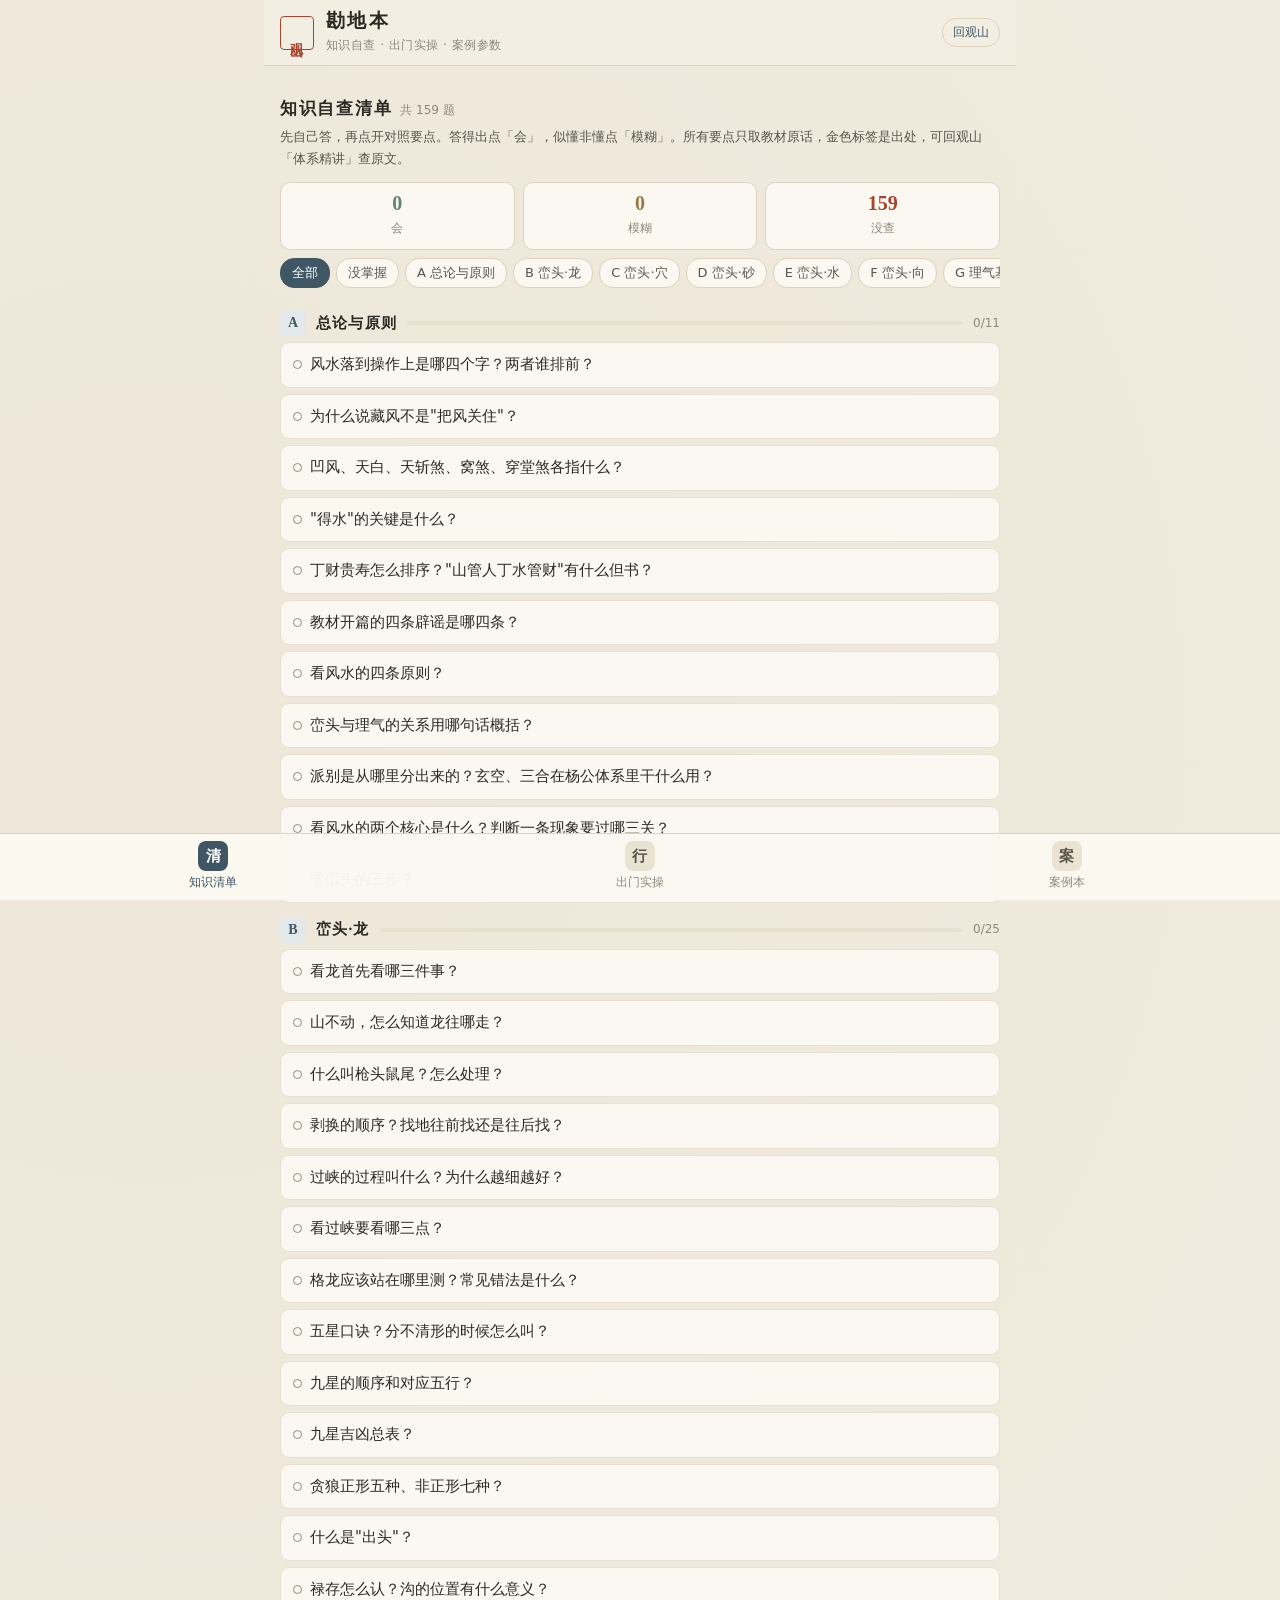
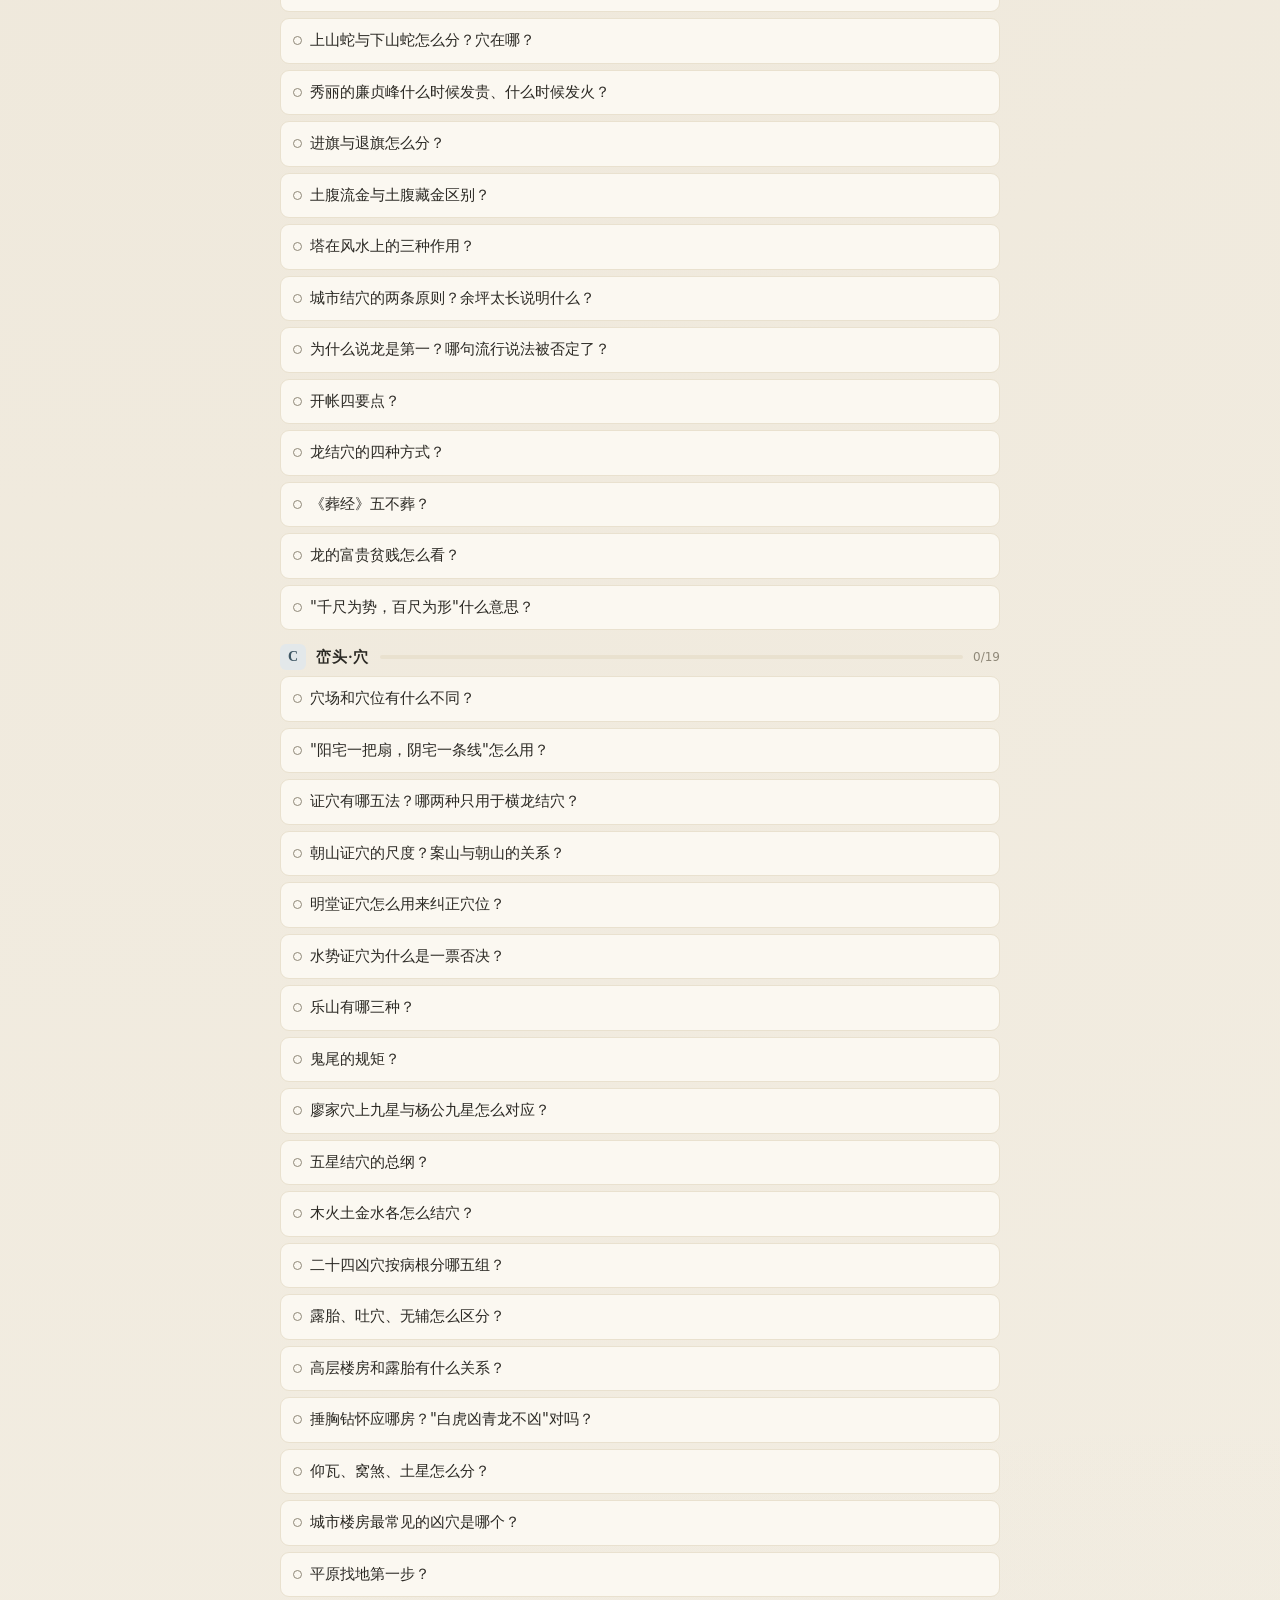
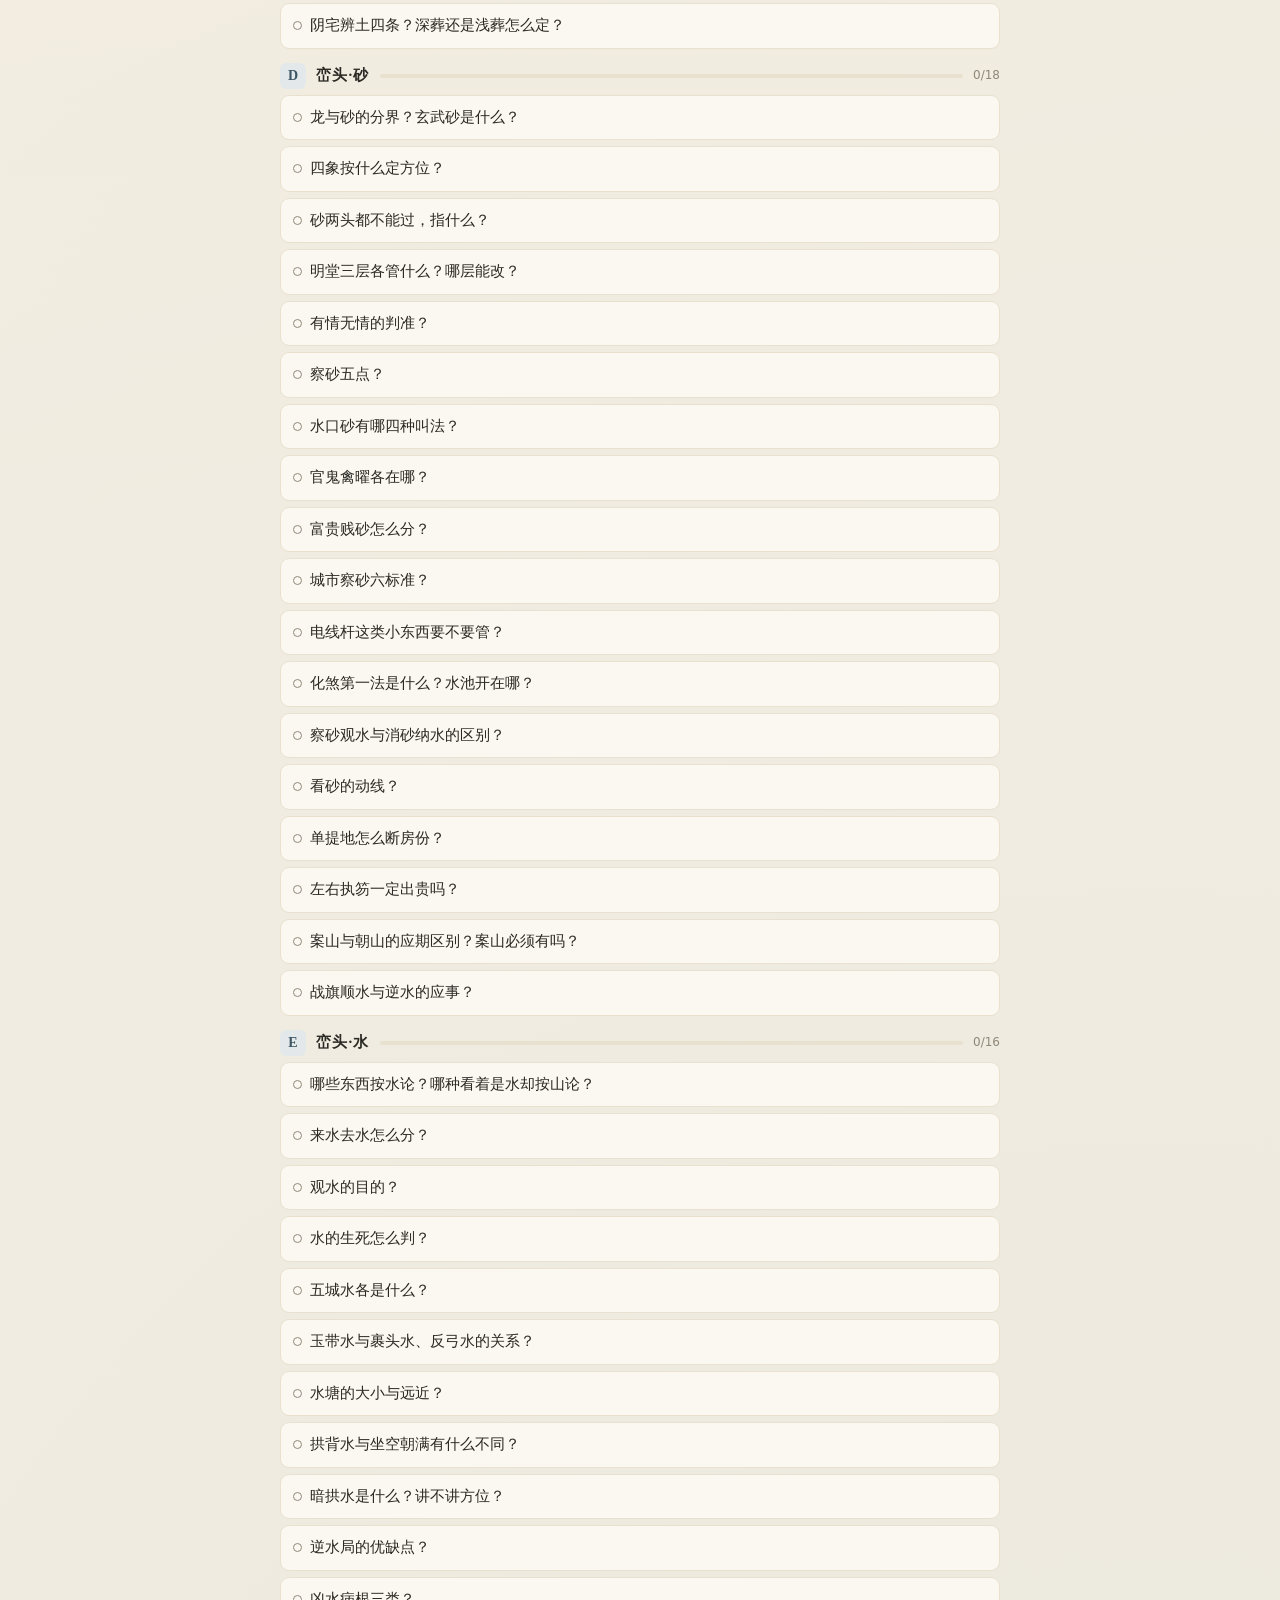
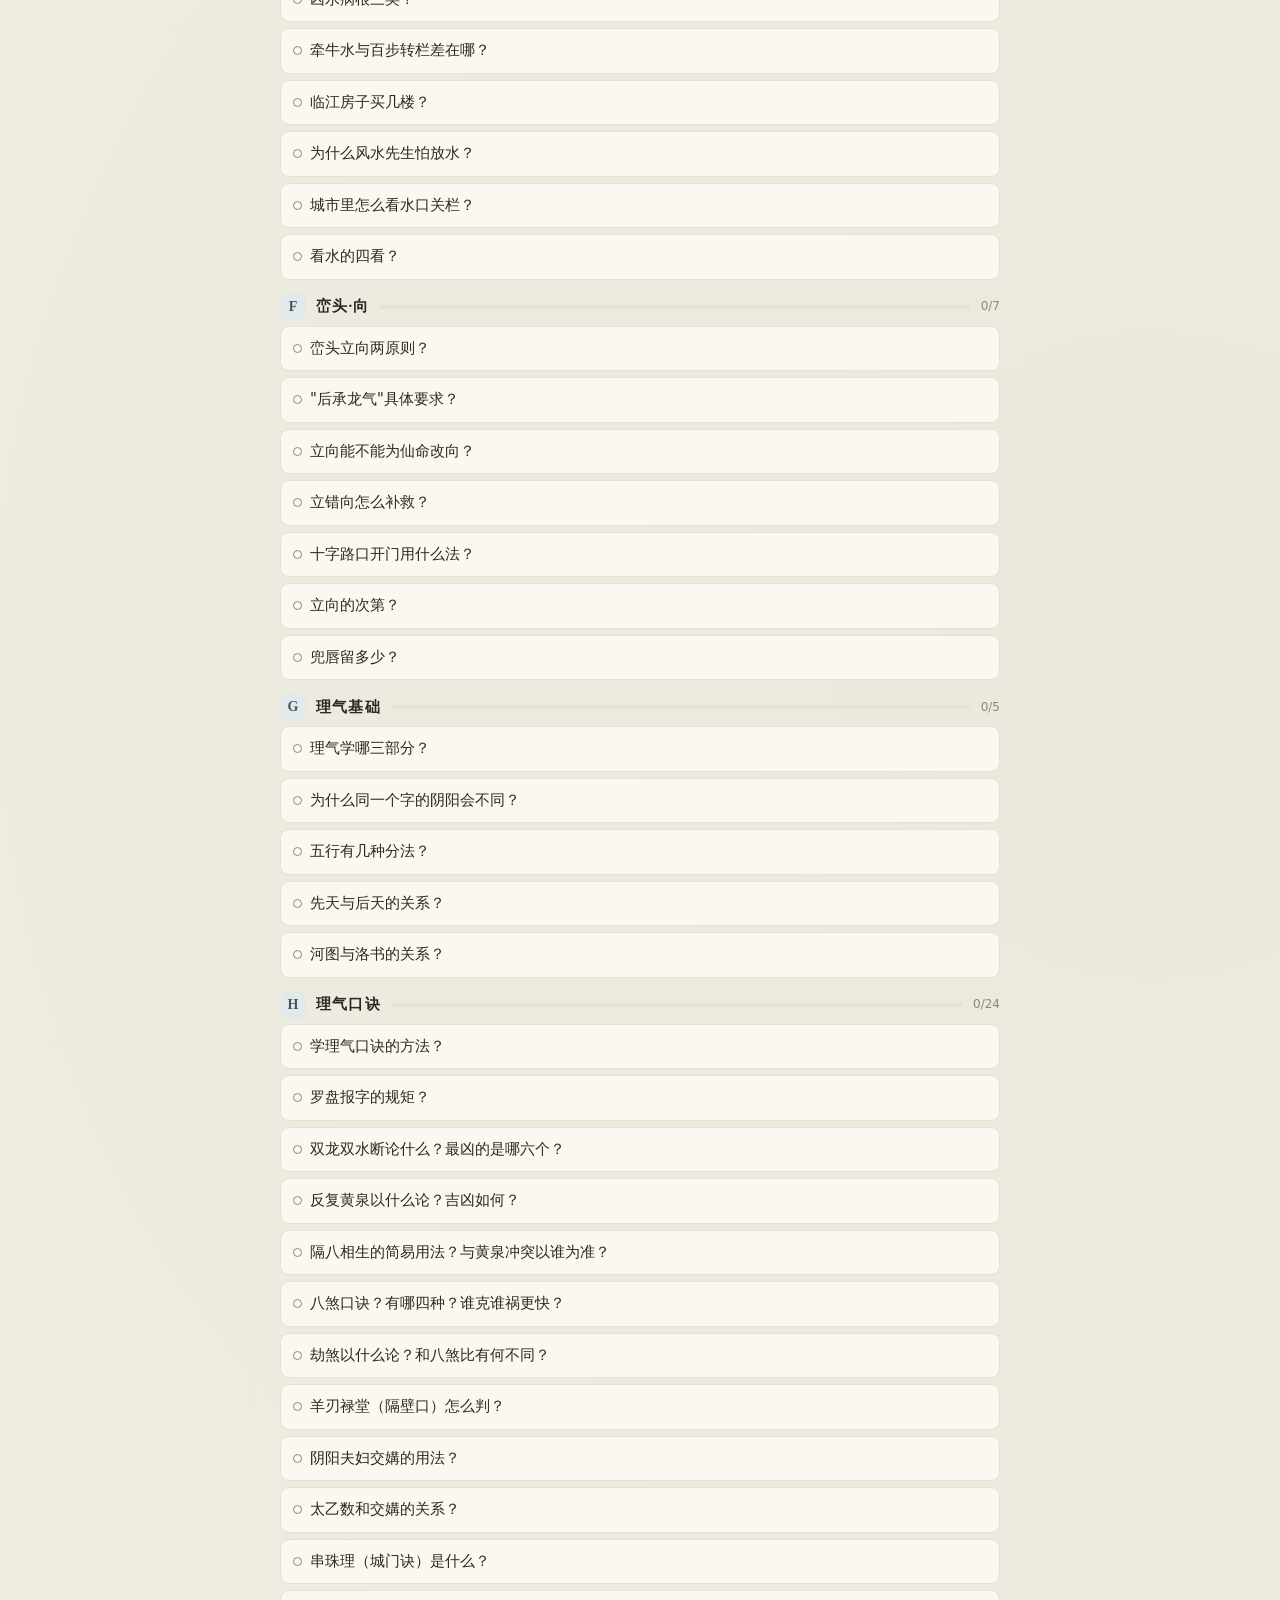
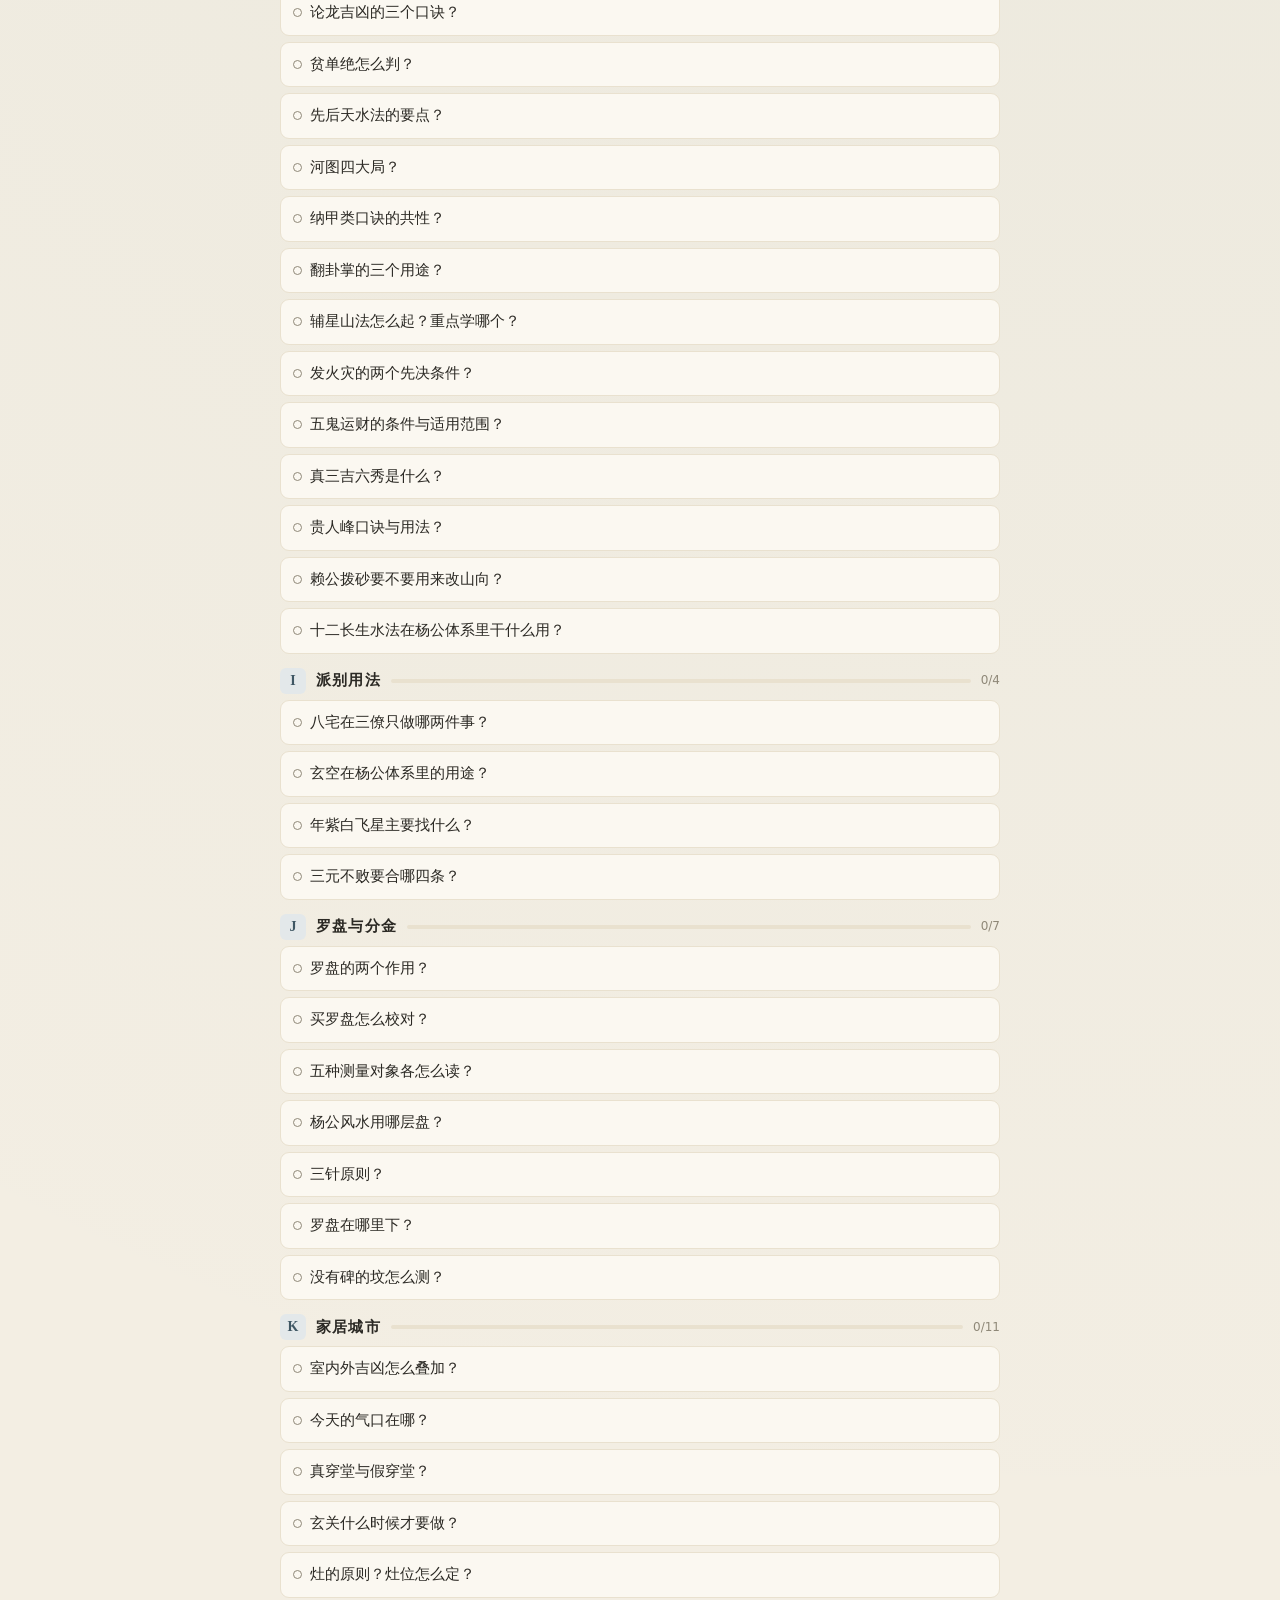
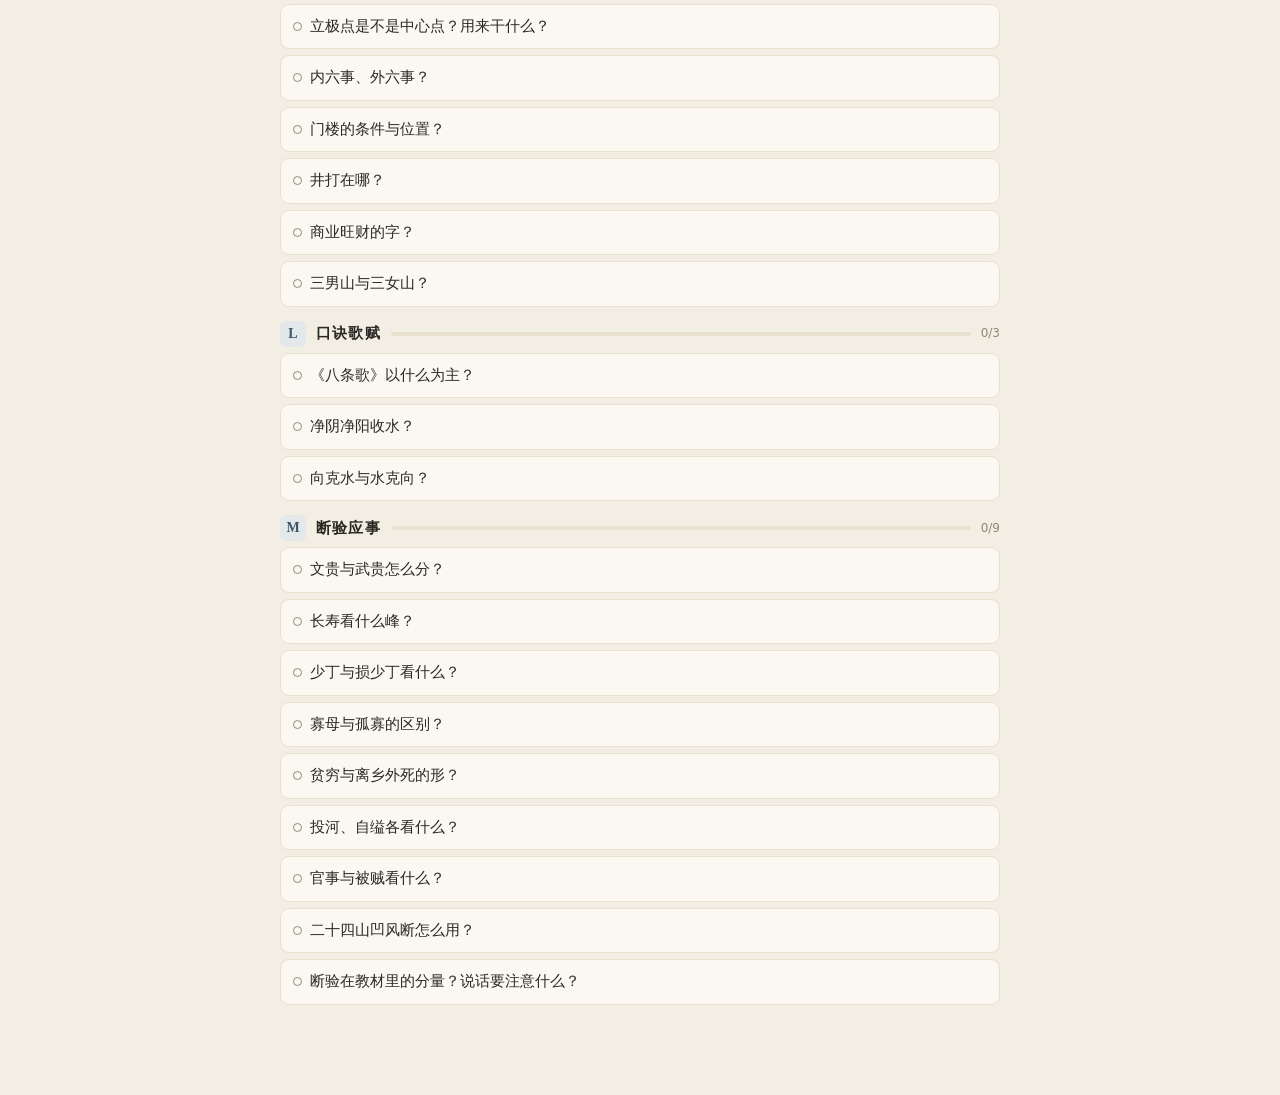
==== kandi.html @ b2774471 "勘地本第一版：知识自查159题＋出门十三步＋案例参数本（理气口诀自动对照） Co-Authored-By: Claude Opus 5.5 <noreply@anthropic.com>" ====
<!doctype html>
<html lang="zh-CN">
<head>
<meta charset="utf-8">
<meta name="viewport" content="width=device-width,initial-scale=1,viewport-fit=cover">
<meta name="theme-color" content="#f3eee3">
<title>勘地本 · 观山</title>
<style>
:root{
  --paper:#f3eee3; --paper2:#ebe3d2; --card:#fbf8f1; --ink:#2b2924; --ink2:#5a554b; --mute:#8f8878;
  --line:#ddd2bd; --line2:#e9e1cf;
  --dai:#3f5764; --dai-soft:#e3e8ea;
  --qing:#5f8574; --qing-soft:#e2ebe4;
  --zhu:#a9442f; --zhu-soft:#f4e3dc;
  --jin:#9c7a45; --jin-soft:#f1e8d6;
  --serif:"Songti SC","STSong","Source Han Serif SC","Noto Serif SC","SimSun",serif;
  --sans:"PingFang SC","Hiragino Sans GB","Microsoft YaHei",system-ui,sans-serif;
}
*{box-sizing:border-box;-webkit-tap-highlight-color:transparent}
html,body{margin:0}
body{background:var(--paper);color:var(--ink);font:15px/1.7 var(--sans);-webkit-font-smoothing:antialiased;
  background-image:radial-gradient(circle at 12% 8%,rgba(156,122,69,.06),transparent 40%),radial-gradient(circle at 90% 60%,rgba(95,133,116,.06),transparent 45%)}
.app{max-width:560px;margin:0 auto;padding:0 16px calc(84px + env(safe-area-inset-bottom))}
header.mast{position:sticky;top:0;z-index:5;background:rgba(243,238,227,.94);backdrop-filter:blur(6px);-webkit-backdrop-filter:blur(6px);
  margin:0 -16px;padding:calc(10px + env(safe-area-inset-top)) 16px 10px;border-bottom:1px solid var(--line);display:flex;align-items:center;gap:12px}
.seal{width:34px;height:34px;flex:none;border:1.5px solid var(--zhu);color:var(--zhu);border-radius:4px;display:grid;place-items:center;
  font:700 13px/1 var(--serif);letter-spacing:0;writing-mode:vertical-rl;padding:2px}
.mast h1{margin:0;font:600 19px/1.2 var(--serif);letter-spacing:.12em}
.mast p{margin:2px 0 0;font-size:12px;color:var(--mute);letter-spacing:.04em}
.mast .back{margin-left:auto;font-size:12px;color:var(--dai);text-decoration:none;border:1px solid var(--line);border-radius:14px;padding:3px 10px}
.view{display:none;padding-top:14px}.view.on{display:block}
h2.sec{font:600 17px/1.3 var(--serif);letter-spacing:.1em;margin:18px 0 6px;display:flex;align-items:baseline;gap:8px}
h2.sec small{font:12px var(--sans);color:var(--mute);letter-spacing:0}
.note{font-size:13px;color:var(--ink2);margin:0 0 12px}
.card{background:var(--card);border:1px solid var(--line);border-radius:10px;padding:12px 14px;margin:10px 0;box-shadow:0 1px 0 rgba(0,0,0,.02)}
.hr{height:1px;background:linear-gradient(90deg,transparent,var(--line),transparent);margin:16px 0}
button{font:inherit;cursor:pointer}
.btn{border:1px solid var(--dai);background:var(--dai);color:#fff;border-radius:18px;padding:7px 16px;font-size:14px}
.btn.ghost{background:transparent;color:var(--dai)}
.btn.zhu{border-color:var(--zhu);background:var(--zhu)}
.btn.sm{padding:4px 11px;font-size:13px}
.row{display:flex;gap:8px;flex-wrap:wrap;align-items:center}
/* 总进度 */
.stat{display:grid;grid-template-columns:repeat(3,1fr);gap:8px;margin:6px 0 4px}
.stat div{background:var(--card);border:1px solid var(--line);border-radius:10px;padding:8px 6px;text-align:center}
.stat b{display:block;font:600 20px/1.2 var(--serif)}
.stat span{font-size:12px;color:var(--mute)}
.stat .ok b{color:var(--qing)}.stat .mid b{color:var(--jin)}.stat .no b{color:var(--zhu)}
.filters{display:flex;gap:6px;overflow-x:auto;padding:4px 0 8px;scrollbar-width:none}
.filters::-webkit-scrollbar{display:none}
.chip{flex:none;border:1px solid var(--line);background:var(--card);color:var(--ink2);border-radius:14px;padding:3px 11px;font-size:13px}
.chip.on{background:var(--dai);border-color:var(--dai);color:#fff}
/* 清单 */
.cat{margin:14px 0 4px;display:flex;align-items:center;gap:10px}
.cat .k{width:26px;height:26px;border-radius:6px;background:var(--dai-soft);color:var(--dai);display:grid;place-items:center;font:600 14px var(--serif)}
.cat h3{margin:0;font:600 15px var(--serif);letter-spacing:.08em}
.cat .bar{flex:1;height:4px;background:var(--line2);border-radius:2px;overflow:hidden}
.cat .bar i{display:block;height:100%;background:var(--qing)}
.cat em{font-style:normal;font-size:12px;color:var(--mute)}
.q{background:var(--card);border:1px solid var(--line2);border-radius:9px;margin:6px 0;padding:9px 12px}
.q .qt{display:flex;gap:8px;align-items:flex-start;cursor:pointer}
.q .dot{flex:none;width:9px;height:9px;border-radius:50%;margin-top:8px;border:1.5px solid var(--mute)}
.q[data-s="1"] .dot{background:var(--jin);border-color:var(--jin)}
.q[data-s="2"] .dot{background:var(--qing);border-color:var(--qing)}
.q .qt b{font-weight:500;flex:1}
.q .ans{display:none;margin:8px 0 2px 17px;padding-top:8px;border-top:1px dashed var(--line);font-size:14px;color:var(--ink2)}
.q.open .ans{display:block}
.src{display:inline-block;font-size:11.5px;color:var(--jin);background:var(--jin-soft);border-radius:4px;padding:0 6px;margin-left:4px;white-space:nowrap}
.q .acts{display:flex;gap:6px;margin-top:8px}
.q .acts button{border:1px solid var(--line);background:#fff;border-radius:14px;padding:2px 12px;font-size:13px;color:var(--ink2)}
.q[data-s="1"] .acts .b1{background:var(--jin);border-color:var(--jin);color:#fff}
.q[data-s="2"] .acts .b2{background:var(--qing);border-color:var(--qing);color:#fff}
/* 步骤 */
.step{position:relative;padding-left:44px;margin:12px 0}
.step:before{content:"";position:absolute;left:15px;top:34px;bottom:-14px;width:1px;background:var(--line)}
.step:last-child:before{display:none}
.step .no{position:absolute;left:0;top:2px;width:31px;height:31px;border-radius:50%;border:1.5px solid var(--dai);color:var(--dai);display:grid;place-items:center;font:600 14px var(--serif);background:var(--paper)}
.step h3{margin:0;font:600 16px var(--serif);letter-spacing:.06em;padding-top:5px}
.step .one{margin:2px 0 6px;color:var(--ink2);font-size:14px}
.blk{font-size:14px;margin:6px 0}
.blk .lab{display:inline-block;font-size:12px;border-radius:4px;padding:0 6px;margin-bottom:3px}
.lab.do{background:var(--dai-soft);color:var(--dai)}.lab.rule{background:var(--qing-soft);color:var(--qing)}.lab.warn{background:var(--zhu-soft);color:var(--zhu)}
.blk ul{margin:2px 0;padding-left:18px}.blk li{margin:2px 0}
details.guide{background:var(--paper2);border-radius:8px;padding:6px 10px;margin:8px 0 12px}
details.guide summary{cursor:pointer;font-size:13px;color:var(--dai);list-style:none}
details.guide summary::-webkit-details-marker{display:none}
details.guide summary:before{content:"▸ ";}
details.guide[open] summary:before{content:"▾ ";}
/* 案例 */
.case-item{display:flex;align-items:center;gap:10px;cursor:pointer}
.case-item .t{flex:1}.case-item b{font:600 15px var(--serif)}.case-item p{margin:0;font-size:12px;color:var(--mute)}
.ring{width:38px;height:38px;border-radius:50%;display:grid;place-items:center;font-size:11px;color:var(--dai);background:conic-gradient(var(--qing) calc(var(--p)*1%),var(--line2) 0)}
.ring span{width:30px;height:30px;border-radius:50%;background:var(--card);display:grid;place-items:center}
.stepbar{display:flex;gap:5px;overflow-x:auto;margin:8px -16px 2px;padding:4px 16px 8px;scrollbar-width:none;position:sticky;top:58px;background:var(--paper);z-index:4}
.stepbar::-webkit-scrollbar{display:none}
.stepbar button{flex:none;border:1px solid var(--line);background:var(--card);border-radius:14px;padding:3px 10px;font-size:12.5px;color:var(--ink2);position:relative}
.stepbar button.done:after{content:"";position:absolute;right:3px;top:3px;width:5px;height:5px;border-radius:50%;background:var(--qing)}
.stepbar button.on{background:var(--dai);border-color:var(--dai);color:#fff}
.f{margin:10px 0}
.f > label{display:block;font-size:13px;color:var(--ink2);margin-bottom:4px}
.f > label i{font-style:normal;color:var(--mute);font-size:12px}
input[type=text],input[type=date],select,textarea{width:100%;font:inherit;font-size:15px;color:var(--ink);background:#fff;border:1px solid var(--line);border-radius:7px;padding:7px 9px;outline:none}
textarea{min-height:64px;resize:vertical;line-height:1.6}
input:focus,select:focus,textarea:focus{border-color:var(--dai)}
.tags{display:flex;flex-wrap:wrap;gap:6px}
.tags label{border:1px solid var(--line);background:#fff;border-radius:14px;padding:3px 10px;font-size:13px;color:var(--ink2);cursor:pointer;user-select:none}
.tags input{display:none}
.tags label.on{background:var(--qing);border-color:var(--qing);color:#fff}
.tags.bad label.on{background:var(--zhu);border-color:var(--zhu)}
.sha{border:1px solid var(--line2);border-radius:8px;padding:8px 10px;margin:8px 0;background:#fffdf8}
.sha h4{margin:0 0 4px;font:600 14px var(--serif);color:var(--dai)}
.list-row{display:grid;grid-template-columns:96px 1fr 30px;gap:6px;margin:6px 0;align-items:center}
.list-row.w4{grid-template-columns:96px 1fr 1fr 30px}
.list-row button{border:none;background:none;color:var(--mute);font-size:18px}
.add{border:1px dashed var(--line);background:transparent;color:var(--dai);border-radius:7px;padding:5px 10px;font-size:13px;width:100%}
.xiang{font:600 16px var(--serif);color:var(--dai);padding:7px 0}
.hit{border-left:3px solid var(--mute);background:#fff;border-radius:0 8px 8px 0;padding:7px 10px;margin:7px 0;font-size:14px}
.hit b{font-family:var(--serif)}
.hit .lv{font-size:11.5px;border-radius:4px;padding:0 6px;margin-right:6px;color:#fff;background:var(--mute)}
.hit.凶{border-color:var(--zhu)}.hit.凶 .lv{background:var(--zhu)}
.hit.注意,.hit.参半{border-color:var(--jin)}.hit.注意 .lv,.hit.参半 .lv{background:var(--jin)}
.hit.吉{border-color:var(--qing)}.hit.吉 .lv{background:var(--qing)}
.manual{display:grid;grid-template-columns:auto 1fr;gap:4px 8px;align-items:start;font-size:13.5px;margin:6px 0;padding:6px 0;border-bottom:1px dashed var(--line2)}
.manual select{width:auto;font-size:13px;padding:2px 4px}
.nav2{display:flex;justify-content:space-between;margin:18px 0 6px}
.empty{color:var(--mute);font-size:13px;text-align:center;padding:16px}
/* 底栏：色块+字 */
.tabbar{position:fixed;left:0;right:0;bottom:0;z-index:9;background:rgba(251,248,241,.97);border-top:1px solid var(--line);padding:6px 0 calc(6px + env(safe-area-inset-bottom))}
.tabbar nav{max-width:560px;margin:0 auto;display:grid;grid-template-columns:repeat(3,1fr)}
.tabbar button{border:none;background:none;display:flex;flex-direction:column;align-items:center;gap:2px;color:var(--mute);font-size:11.5px}
.tabbar button i{width:30px;height:30px;border-radius:8px;display:grid;place-items:center;font:600 15px/1 var(--serif);font-style:normal;background:var(--paper2);color:var(--ink2)}
.tabbar button.on{color:var(--dai)}
.tabbar button.on i{background:var(--dai);color:#fff}
.toast{position:fixed;left:50%;bottom:90px;transform:translateX(-50%);background:var(--ink);color:#fff;font-size:13px;padding:6px 14px;border-radius:16px;opacity:0;transition:.25s;pointer-events:none;z-index:20}
.toast.on{opacity:.9}
@media (min-width:561px){.app,.tabbar nav{max-width:none}.app{padding-left:max(16px,calc(50% - 360px));padding-right:max(16px,calc(50% - 360px))}}
</style>
</head>
<body>
<div class="app">
  <header class="mast">
    <div class="seal">观山</div>
    <div><h1>勘地本</h1><p id="sub">知识自查 · 出门实操 · 案例参数</p></div>
    <a class="back" href="./">回观山</a>
  </header>

  <!-- 清：知识自查 -->
  <section class="view on" id="v-check">
    <h2 class="sec">知识自查清单 <small id="ck-total"></small></h2>
    <p class="note">先自己答，再点开对照要点。答得出点「会」，似懂非懂点「模糊」。所有要点只取教材原话，金色标签是出处，可回观山「体系精讲」查原文。</p>
    <div class="stat"><div class="ok"><b id="n2">0</b><span>会</span></div><div class="mid"><b id="n1">0</b><span>模糊</span></div><div class="no"><b id="n0">0</b><span>没查</span></div></div>
    <div class="filters" id="ck-filter"></div>
    <div id="ck-list"></div>
  </section>

  <!-- 行：出门实操 -->
  <section class="view" id="v-steps">
    <h2 class="sec">出门看风水 · 十三步</h2>
    <p class="note">按教材的次第排：先峦头后理气、先外后内、先后龙后堂局。每一步都有「做什么／判据／易错」。跑通一个案例，后面每次照这个走。</p>
    <div class="row" style="margin-bottom:6px"><button class="btn" id="go-new">照这个流程开一个案例</button></div>
    <div id="steps-list"></div>
  </section>

  <!-- 案：案例本 -->
  <section class="view" id="v-case">
    <div id="case-home">
      <h2 class="sec">案例本</h2>
      <p class="note">一个案例按十三步填参数。入首龙、坐山、来去水、山峰填好后，第 9 步会自动查出对应的口诀条文——<b>只做对照、不下结论</b>，最后由你按整体观判断。数据只存在本机。</p>
      <div class="row"><button class="btn" id="new-case">＋ 新建案例</button><button class="btn ghost" id="demo-case">载入教材示范</button></div>
      <div id="case-list"></div>
    </div>
    <div id="case-edit" hidden>
      <div class="row" style="margin-top:4px"><button class="btn ghost sm" id="case-back">‹ 案例列表</button><b id="ce-name" style="font-family:var(--serif);font-size:16px;flex:1;text-align:center"></b><button class="btn ghost sm" id="case-copy">复制</button></div>
      <div class="stepbar" id="stepbar"></div>
      <div id="step-body"></div>
      <div class="nav2"><button class="btn ghost sm" id="prev">‹ 上一步</button><button class="btn sm" id="next">下一步 ›</button></div>
      <div class="row" style="justify-content:center;margin:20px 0"><button class="btn ghost sm" id="case-del" style="border-color:var(--zhu);color:var(--zhu)">删除这个案例</button></div>
    </div>
  </section>
</div>

<div class="tabbar"><nav>
  <button data-tab="check" class="on"><i>清</i>知识清单</button>
  <button data-tab="steps"><i>行</i>出门实操</button>
  <button data-tab="case"><i>案</i>案例本</button>
</nav></div>
<div class="toast" id="toast"></div>

<script src="data/kandi.js"></script>
<script>
const $=s=>document.querySelector(s), $$=s=>[...document.querySelectorAll(s)];
const esc=s=>String(s==null?'':s).replace(/[&<>"]/g,c=>({'&':'&amp;','<':'&lt;','>':'&gt;','"':'&quot;'}[c]));
function load(k,d){try{const v=localStorage.getItem(k);return v?JSON.parse(v):d}catch(e){return d}}
function save(k,v){try{localStorage.setItem(k,JSON.stringify(v))}catch(e){}}
function toast(m){const t=$('#toast');t.textContent=m;t.classList.add('on');clearTimeout(t._t);t._t=setTimeout(()=>t.classList.remove('on'),1600)}
const CATN=Object.fromEntries(KD_CATS);

/* ========== 清：知识自查 ========== */
let ck=load('guanshan_kd_check',{}), ckFilter='all';
const qid=(x,i)=>x[0]+i;
function renderCheck(){
  const items=KD_CHECK.map((x,i)=>({x,id:qid(x,i),s:ck[qid(x,i)]||0}));
  const cnt=[0,0,0];items.forEach(o=>cnt[o.s]++);
  $('#n0').textContent=cnt[0];$('#n1').textContent=cnt[1];$('#n2').textContent=cnt[2];
  $('#ck-total').textContent=`共 ${items.length} 题`;
  const fs=[['all','全部'],['todo','没掌握'],...KD_CATS.map(c=>[c[0],c[0]+' '+c[1]])];
  $('#ck-filter').innerHTML=fs.map(f=>`<button class="chip ${ckFilter===f[0]?'on':''}" data-f="${f[0]}">${f[1]}</button>`).join('');
  let html='';
  KD_CATS.forEach(([c,name])=>{
    if(ckFilter!=='all'&&ckFilter!=='todo'&&ckFilter!==c) return;
    let its=items.filter(o=>o.x[0]===c); const done=its.filter(o=>o.s===2).length, tot=its.length;
    if(ckFilter==='todo') its=its.filter(o=>o.s<2);
    if(!its.length) return;
    html+=`<div class="cat"><span class="k">${c}</span><h3>${name}</h3><span class="bar"><i style="width:${tot?done/tot*100:0}%"></i></span><em>${done}/${tot}</em></div>`;
    html+=its.map(o=>`<div class="q" data-id="${o.id}" data-s="${o.s}"><div class="qt"><span class="dot"></span><b>${esc(o.x[1])}</b></div><div class="ans">${esc(o.x[2])}<span class="src">${esc(o.x[3])}</span><div class="acts"><button class="b2" data-set="2">会</button><button class="b1" data-set="1">模糊</button><button data-set="0">重置</button></div></div></div>`).join('');
  });
  $('#ck-list').innerHTML=html||'<p class="empty">这一类都会了。</p>';
}
$('#ck-filter').addEventListener('click',e=>{const b=e.target.closest('[data-f]');if(!b)return;ckFilter=b.dataset.f;renderCheck()});
$('#ck-list').addEventListener('click',e=>{
  const q=e.target.closest('.q');if(!q)return;
  const b=e.target.closest('[data-set]');
  if(b){const v=+b.dataset.set;if(v)ck[q.dataset.id]=v;else delete ck[q.dataset.id];save('guanshan_kd_check',ck);
    q.dataset.s=v;const open=q.classList.contains('open');renderCheck();const n=$(`.q[data-id="${q.dataset.id}"]`);if(n&&open)n.classList.add('open');return}
  if(e.target.closest('.qt')) q.classList.toggle('open');
});

/* ========== 行：步骤 ========== */
function stepGuide(s){
  return `<div class="blk"><span class="lab do">做什么</span><ul>${s.acts.map(a=>`<li>${esc(a)}</li>`).join('')}</ul></div>
  <div class="blk"><span class="lab rule">判据·口诀</span><ul>${s.rules.map(a=>`<li>${esc(a)}</li>`).join('')}</ul></div>
  <div class="blk"><span class="lab warn">易错</span><ul>${s.warn.map(a=>`<li>${esc(a)}</li>`).join('')}</ul></div>
  <div class="blk"><span class="src" style="margin:0">${esc(s.src)}</span></div>`;
}
function renderSteps(){
  $('#steps-list').innerHTML=KD_STEPS.map((s,i)=>`<div class="step"><span class="no">${i}</span><h3>${esc(s.t)}</h3><p class="one">${esc(s.one)}</p>${stepGuide(s)}</div>`).join('');
}

/* ========== 案：案例本 ========== */
let cases=load('guanshan_kd_cases',[]), cur=null, curStep=0;
const saveCases=()=>save('guanshan_kd_cases',cases);
const OPTS24=()=>{let o='<option value="">未测</option><optgroup label="单字">'+KD_S24.map(s=>`<option>${s}</option>`).join('')+'</optgroup><optgroup label="骑线（两字之间）">';
  for(let i=0;i<24;i++){const p=KD_S24[(i+23)%24]+KD_S24[i];o+=`<option value="${p}">${p}（骑线）</option>`}return o+'</optgroup>'};
const SHAN24=()=>'<option value="">未测</option>'+KD_S24.map(s=>`<option>${s}</option>`).join('');
const STAR9=['','贪狼（木）','巨门（土）','禄存（土·破体）','文曲（水）','廉贞（火）','武曲（金）','破军（碎）','左辅（金）','右弼（无定形）','木火体（分不清）'];
const XUE9=['','太阳（金）','太阴（土金）','金水','天财（土）','紫气（木）','天罡（金火）','孤曜（金木）','燥火（火）','扫荡（水）'];
const SHA=[['qinglong','青龙（左）'],['baihu','白虎（右）'],['an','朱雀·案山（近）'],['chao','朱雀·朝山（远）'],['xuanwu','玄武·穴星山（后）']];
const SHA_TAGS=['秀丽','粗恶','端正','歪斜','环抱','反背','高低适中','逼压','太低空旷','顺水','逆水','有缺口/凹风'];

// 每一步的字段定义：[type, key, label, extra]
const FIELDS={
  s0:[['text','name','案例名'],['date','date','日期'],['text','place','地点'],['sel','kind','类型',['','乡村阳宅','城市楼房','别墅','商铺/写字楼','工厂','阴宅','祠堂']],['area','family','东家与房份','兄弟几人、为谁看（做谁的坟）、谁在撑家族'],['area','ask','东家诉求']],
  s1:[['sel','terrain','地形',['','高山','丘陵','平原','城市']],['area','flow','大水往哪流','河流/江的流向，路边水往哪走'],['area','outlet','总出水口在哪','城市：最低处、大江方向']],
  s2:[['area','dragon','龙脉层次','祖宗山→少祖山→父母山→穴星山，各像什么'],['sel','star','穴星山星体（九星）',STAR9],['tags','guoxia','过峡三点',['有护卫','有迎有送','蜂腰鹤膝']],['tags','zhang','开帐四要点',['两脚长拖','帐不断','帐不低','帐角关水']],['sel','grade','龙的品格',['','贵（星势奇特异藏）','富（肥）','平','贱（蠢懒穷散/斜/瘦）']],['tagsbad','veto','一票否决排查（勾上的就是犯了）',['枪头鼠尾','童山','石山（粗恶）','独山','过山（脉未停）','断山','后面没有龙脉（虚花假穴）','城市：后龙没开面']],['area','dnote','备注']],
  s3:[['dir','long','入首龙（站过峡最低点格）'],['text','longwhere','格龙位置说明']],
  s4:[['sel','yang','阳宅扇 / 阴宅线',['','后龙开面如扇（宜阳宅）','落脉如线（宜阴宅）','都不明显']],['sel','jie','结穴方式',['','顺结','闪结','横结','逆结（回龙顾祖）']],['sel','xuestar','穴星（廖家穴上九星）',XUE9],['tags','zheng','证穴五法（验证通过的打勾）',['朝山证穴','明堂证穴','水势证穴','乐山证穴','鬼山证穴']],['tagsbad','xiong','二十四凶穴排查（犯了的打勾）',KD_XIONGXUE],['text','yuping','余坪／兜唇'],['area','xnote','穴位定点说明（竹竿回看等）']],
  s5:[['sha','sha','四象逐个看'],['area','mingtang','明堂三层','内明堂／中明堂／外明堂各是什么'],['sel','shuikou','水口砂',['','狮象把水口','龟蛇把水口','华表','捍门','有关栏（其他）','无关栏']],['tags','teshu','特殊砂',['左单提','右单提','左执笏','右执笏','三台','天马','笔架','库柜','眠弓案','一字文星案','探头砂','尖角直射','天白凹风','逼压（当头一棒）']]],
  s6:[['tags','shuixing','水形（吉）',['玉带（金城）','一字（木城）','九曲之玄','方塘（土城）','驻水/游渚','朝拜水','暗拱水','拱背水','仓板/田源','聚天心']],['tagsbad','shuixiong','水形（凶）',['反弓','冲心','射肋','阳水盖面','牵牛','倾卸','漏腮','分流','破天心','斜流/斜飞','穿臂','裹头','割脚','淋头','火城尖角']],['sel','juju','水聚明堂？',['','聚','半聚','不聚']],['sel','guanlan','站大门看出水口有关栏？',['','有关栏','关栏弱','没有关栏']],['area','sikan','四看：色、声、味','例：清、无声、无异味']],
  s7:[['tags','lixiang','峦头立向自检',['靠穴星山落脉正中','不斜坐','朝向居中、左右对称','没有为仙命改向']],['area','whyxiang','立这个向的理由']],
  s8:[['sel','luopos','下罗盘位置',['','屋檐滴水处','门楼中心','城市阳台','大门口','碑前','烧香方向（无碑坟）']],['zuo','zuo','坐山'],['text','fenjin','分金／度数'],['list','lai','来水（对准最远端）'],['list','qu','去水／出水口'],['feng','feng','山峰（对准峰尖）'],['dong','dong','路、门楼、井、喷泉、枯树、垃圾桶、电线杆…']],
  s9:[['auto'],['manual','manual','需要人工核的口诀'],['area','linote','理气小结']],
  s10:[['text','liji','立极点位置'],['text','qikou','气口（窗户/阳台）方位'],['text','door','入户门方位'],['text','zao','灶位／灶向'],['tagsbad','neibad','室内问题',['真穿堂','灶后有窗','劫煞方有门窗/鱼缸/垃圾桶','卫生间不通风','异味/甲醛']],['area','innote','备注']],
  s11:[['four','dcgs','丁 · 财 · 贵 · 寿'],['area','fangfen','房份','青龙长房、白虎小房、中间二房'],['area','problem','主要问题'],['area','duanyu','说给东家的话（留余地，说眼前事）']],
  s12:[['area','zuofa','做法建议','消砂纳水、开水池、照壁、补峰、改门、放水…'],['area','feedback','东家反馈／应验'],['area','fupan','复盘：哪一步我没把握']]
};
const stepFilled=(c,s)=>(FIELDS[s.k]||[]).some(f=>{const v=c.p[f[1]];return Array.isArray(v)?v.some(x=>x&&(x.d||x===true||typeof x==='string')):(v&&typeof v==='object'?Object.values(v).some(Boolean):!!v)});
const caseProg=c=>Math.round(KD_STEPS.filter(s=>stepFilled(c,s)).length/KD_STEPS.length*100);

function renderCaseList(){
  $('#case-list').innerHTML=cases.length?cases.map((c,i)=>`<div class="card case-item" data-i="${i}"><span class="ring" style="--p:${caseProg(c)}"><span>${caseProg(c)}%</span></span><div class="t"><b>${esc(c.p.name||'未命名案例')}</b><p>${esc([c.p.date,c.p.place,c.p.kind,c.p.zuo?c.p.zuo+'山'+kdXiang(c.p.zuo)+'向':''].filter(Boolean).join(' · '))}</p></div><span style="color:var(--mute)">›</span></div>`).join(''):'<p class="empty">还没有案例。新建一个，或先载入教材示范看看怎么填。</p>';
}
function newCase(p){const c={id:Date.now(),p:Object.assign({date:new Date().toISOString().slice(0,10)},p||{})};cases.unshift(c);saveCases();openCase(0)}
function openCase(i){cur=cases[i];curStep=0;$('#case-home').hidden=true;$('#case-edit').hidden=false;renderEditor();scrollTo(0,0)}
function closeCase(){cur=null;$('#case-home').hidden=false;$('#case-edit').hidden=true;renderCaseList()}

function fieldHTML(f){
  const [type,key,label,extra]=f, v=cur.p[key];
  const L=label?`<label>${esc(label)}${type==='area'&&extra?` <i>${esc(extra)}</i>`:''}</label>`:'';
  if(type==='text') return `<div class="f">${L}<input type="text" data-k="${key}" value="${esc(v)}"></div>`;
  if(type==='date') return `<div class="f">${L}<input type="date" data-k="${key}" value="${esc(v)}"></div>`;
  if(type==='area') return `<div class="f">${L}<textarea data-k="${key}">${esc(v)}</textarea></div>`;
  if(type==='sel') return `<div class="f">${L}<select data-k="${key}">${extra.map(o=>`<option ${o===v?'selected':''} value="${esc(o)}">${o?esc(o):'—'}</option>`).join('')}</select></div>`;
  if(type==='dir') return `<div class="f">${L}<select data-k="${key}">${OPTS24().replace(`value="${v}"`,`value="${v}" selected`).replace(`<option>${v}</option>`,`<option selected>${v}</option>`)}</select></div>`;
  if(type==='zuo'){const j=cur.p.jian||'';return `<div class="f">${L}<div class="row"><select data-k="zuo" style="flex:1">${SHAN24().replace(`<option>${v}</option>`,`<option selected>${v}</option>`)}</select><select data-k="jian" style="flex:1"><option value="">正（不兼）</option><option value="L" ${j==='L'?'selected':''}>兼逆时针一字</option><option value="R" ${j==='R'?'selected':''}>兼顺时针一字</option></select></div><div class="xiang" id="xiang">${xiangText()}</div></div>`}
  if(type==='tags'||type==='tagsbad'){const arr=v||[];return `<div class="f">${L}<div class="tags ${type==='tagsbad'?'bad':''}">${extra.map(o=>`<label class="${arr.includes(o)?'on':''}"><input type="checkbox" data-tag="${key}" value="${esc(o)}" ${arr.includes(o)?'checked':''}>${esc(o)}</label>`).join('')}</div></div>`}
  if(type==='sha'){const o=v||{};return `<div class="f">${L}${SHA.map(([k,n])=>{const s=o[k]||{};return `<div class="sha"><h4>${n}</h4><input type="text" data-sha="${k}" data-f="d" placeholder="像什么星体/楼、距离、方位" value="${esc(s.d)}"><div class="tags" style="margin-top:6px">${SHA_TAGS.map(t=>`<label class="${(s.t||[]).includes(t)?'on':''}"><input type="checkbox" data-sha="${k}" data-f="t" value="${t}" ${(s.t||[]).includes(t)?'checked':''}>${t}</label>`).join('')}</div></div>`}).join('')}</div>`}
  if(type==='list'||type==='feng'||type==='dong'){const arr=v||[];
    const row=(x,i)=>type==='feng'?`<div class="list-row w4"><select data-list="${key}" data-i="${i}" data-f="d">${OPTS24().replace(`value="${x.d}"`,`value="${x.d}" selected`).replace(`<option>${x.d}</option>`,`<option selected>${x.d}</option>`)}</select><input type="text" data-list="${key}" data-i="${i}" data-f="n" placeholder="形/星体" value="${esc(x.n)}"><select data-list="${key}" data-i="${i}" data-f="bad"><option value="">秀丽</option><option value="1" ${x.bad?'selected':''}>粗恶破碎</option></select><button data-del="${key}" data-i="${i}">×</button></div>`
      :type==='dong'?`<div class="list-row w4"><select data-list="${key}" data-i="${i}" data-f="d">${OPTS24().replace(`value="${x.d}"`,`value="${x.d}" selected`).replace(`<option>${x.d}</option>`,`<option selected>${x.d}</option>`)}</select><select data-list="${key}" data-i="${i}" data-f="type">${['路','门楼','门/窗','井','喷泉/水池','枯树/垃圾桶','电线杆/塔','其他'].map(t=>`<option ${x.type===t?'selected':''}>${t}</option>`).join('')}</select><input type="text" data-list="${key}" data-i="${i}" data-f="n" placeholder="说明" value="${esc(x.n)}"><button data-del="${key}" data-i="${i}">×</button></div>`
      :`<div class="list-row"><select data-list="${key}" data-i="${i}" data-f="d">${OPTS24().replace(`value="${x.d}"`,`value="${x.d}" selected`).replace(`<option>${x.d}</option>`,`<option selected>${x.d}</option>`)}</select><input type="text" data-list="${key}" data-i="${i}" data-f="n" placeholder="水形、远近、看不看得见" value="${esc(x.n)}"><button data-del="${key}" data-i="${i}">×</button></div>`;
    return `<div class="f">${L}${arr.map(row).join('')}<button class="add" data-add="${key}">＋ 加一条</button></div>`}
  if(type==='four'){const o=v||{};return `<div class="f">${L}${[['ding','丁'],['cai','财'],['gui','贵'],['shou','寿']].map(([k,n])=>`<div class="row" style="margin:6px 0;flex-wrap:nowrap"><b style="font-family:var(--serif);width:22px">${n}</b><select data-four="${k}" data-f="v" style="width:90px;flex:none">${['','旺','平','弱'].map(t=>`<option ${(o[k]||{}).v===t?'selected':''} value="${t}">${t||'未判'}</option>`).join('')}</select><input type="text" data-four="${k}" data-f="n" placeholder="依据" value="${esc((o[k]||{}).n)}"></div>`).join('')}</div>`}
  if(type==='auto') return `<div class="f"><label>口诀自动对照 <i>（按第 3、8 步填的字查表）</i></label><div id="auto">${autoHTML()}</div></div>`;
  if(type==='manual'){const o=v||{};return `<div class="f">${L}${KD_MANUAL.map((m,i)=>`<div class="manual"><select data-man="${i}"><option value="">未核</option>${['合局','不合局','不适用'].map(t=>`<option ${o[i]===t?'selected':''}>${t}</option>`).join('')}</select><div><b>${esc(m[0])}</b>：${esc(m[1])}<span class="src">${esc(m[2])}</span></div></div>`).join('')}</div>`}
  return '';
}
function xiangText(){const z=cur.p.zuo;if(!z)return '向：先选坐山';const x=kdXiang(z),i=KD_S24.indexOf(z),j=cur.p.jian;
  let t=`${z}山${x}向`;if(j){const a=j==='L'?KD_S24[(i+23)%24]:KD_S24[(i+1)%24],b=j==='L'?KD_S24[(i+11)%24]:KD_S24[(i+13)%24];t+=`兼${a}${b}`}return t}
function autoHTML(){
  const p=cur.p;if(!p.zuo&&!p.long)return '<p class="empty">先在第 3 步填入首龙、第 8 步填坐山和来去水、山峰。</p>';
  const h=kdCheck(p);
  const head=`<p class="note" style="margin:4px 0">${p.zuo?xiangText():'坐山未填'}　入首龙：${p.long||'未填'}　命中 ${h.filter(x=>x.lv!=='提示').length} 条</p>`;
  return head+(h.length?h.map(x=>`<div class="hit ${x.lv}"><span class="lv">${x.lv}</span><b>${esc(x.name)}</b>　${esc(x.msg)}<span class="src">${esc(x.src)}</span></div>`).join(''):'<p class="empty">没有命中可自动对照的条文。</p>')
    +'<p class="note" style="font-size:12px;margin-top:8px">⚠️ 命中≠定案：合局应吉、不合局应凶，还要回到整体观；八煞以一卦三山对照，骑线的字两边都查。</p>';
}
function renderEditor(){
  $('#ce-name').textContent=cur.p.name||'未命名案例';
  $('#stepbar').innerHTML=KD_STEPS.map((s,i)=>`<button class="${i===curStep?'on':''} ${stepFilled(cur,s)?'done':''}" data-step="${i}">${i} ${s.t.replace(/（.*?）/,'')}</button>`).join('');
  const s=KD_STEPS[curStep];
  $('#step-body').innerHTML=`<div class="step" style="padding-left:44px"><span class="no">${curStep}</span><h3>${esc(s.t)}</h3><p class="one">${esc(s.one)}</p></div>
    <details class="guide"><summary>本步怎么做（做什么／判据／易错）</summary>${stepGuide(s)}</details>`+(FIELDS[s.k]||[]).map(fieldHTML).join('');
  $('#prev').style.visibility=curStep?'visible':'hidden';$('#next').textContent=curStep<KD_STEPS.length-1?'下一步 ›':'完成 ✓';
  const on=$('#stepbar .on');if(on)on.scrollIntoView({inline:'center',block:'nearest'});
}
function touch(){saveCases();const sb=$$('#stepbar button');KD_STEPS.forEach((s,i)=>sb[i]&&sb[i].classList.toggle('done',stepFilled(cur,s)));}
$('#step-body').addEventListener('input',e=>{
  const t=e.target,p=cur.p;
  if(t.dataset.k){p[t.dataset.k]=t.value;if(t.dataset.k==='name')$('#ce-name').textContent=t.value||'未命名案例';if(t.dataset.k==='zuo'||t.dataset.k==='jian'){const x=$('#xiang');if(x)x.textContent=xiangText()}}
  else if(t.dataset.tag){const a=p[t.dataset.tag]||(p[t.dataset.tag]=[]);if(t.checked){if(!a.includes(t.value))a.push(t.value)}else p[t.dataset.tag]=a.filter(x=>x!==t.value);t.parentNode.classList.toggle('on',t.checked)}
  else if(t.dataset.sha){const o=p.sha||(p.sha={}),s=o[t.dataset.sha]||(o[t.dataset.sha]={});if(t.dataset.f==='d')s.d=t.value;else{s.t=s.t||[];if(t.checked){if(!s.t.includes(t.value))s.t.push(t.value)}else s.t=s.t.filter(x=>x!==t.value);t.parentNode.classList.toggle('on',t.checked)}}
  else if(t.dataset.list){const a=p[t.dataset.list];const x=a[+t.dataset.i];x[t.dataset.f]=t.dataset.f==='bad'?!!t.value:t.value}
  else if(t.dataset.four){const o=p.dcgs||(p.dcgs={}),s=o[t.dataset.four]||(o[t.dataset.four]={});s[t.dataset.f]=t.value}
  else if(t.dataset.man){const o=p.manual||(p.manual={});if(t.value)o[t.dataset.man]=t.value;else delete o[t.dataset.man]}
  touch();
});
$('#step-body').addEventListener('change',e=>{if(e.target.matches('select'))e.target.dispatchEvent(new Event('input',{bubbles:true}))},true);
$('#step-body').addEventListener('click',e=>{
  const a=e.target.closest('[data-add]'),d=e.target.closest('[data-del]');
  if(a){const k=a.dataset.add;(cur.p[k]||(cur.p[k]=[])).push(k==='dong'?{d:'',type:'路',n:''}:{d:'',n:''});touch();renderEditor()}
  if(d){cur.p[d.dataset.del].splice(+d.dataset.i,1);touch();renderEditor()}
});
$('#stepbar').addEventListener('click',e=>{const b=e.target.closest('[data-step]');if(!b)return;curStep=+b.dataset.step;renderEditor();scrollTo(0,0)});
$('#prev').onclick=()=>{if(curStep>0){curStep--;renderEditor();scrollTo(0,0)}};
$('#next').onclick=()=>{if(curStep<KD_STEPS.length-1){curStep++;renderEditor();scrollTo(0,0)}else closeCase()};
$('#case-back').onclick=closeCase;
$('#case-del').onclick=()=>{if(!confirm('删除「'+(cur.p.name||'未命名案例')+'」？删除后无法恢复。'))return;cases=cases.filter(c=>c!==cur);saveCases();closeCase()};
$('#case-list').addEventListener('click',e=>{const it=e.target.closest('[data-i]');if(it)openCase(+it.dataset.i)});
$('#new-case').onclick=()=>newCase();
$('#go-new').onclick=()=>{switchTab('case');newCase()};
$('#demo-case').onclick=()=>{newCase({name:'示范·三僚曾氏总祠',place:'江西赣州三僚',kind:'祠堂',date:'',
  family:'教材只给了理气参数，峦头细节没讲——没讲的就空着，不编。',ask:'看懂"串珠理"怎么在一个真实祠堂上成立。',
  long:'申',zuo:'辛',qu:[{d:'寅',n:'走寅水（出水口）'}],
  linote:'教材：申龙入首，辛山乙向，走寅水；合阴阳夫妇交媾，申与寅一条线为串珠理，曾家人丁过万与此相关。教材又说此宗祠"也犯到了劫煞"，但没说是哪个方位的水或物，所以这里查不出——不补。',
  manual:{1:'合局'}});curStep=9;renderEditor();toast('已载入：直接看第 9 步')};
$('#case-copy').onclick=()=>{
  const p=cur.p,L=[];L.push('【'+(p.name||'未命名案例')+'】'+[p.date,p.place,p.kind].filter(Boolean).join(' · '));
  if(p.zuo)L.push('坐向：'+xiangText()+(p.fenjin?'　分金：'+p.fenjin:''));if(p.long)L.push('入首龙：'+p.long);
  const ls=(k,n)=>{const a=(p[k]||[]).filter(x=>x.d);if(a.length)L.push(n+'：'+a.map(x=>x.d+(x.type?'('+x.type+')':'')+(x.n?' '+x.n:'')).join('；'))};
  ls('lai','来水');ls('qu','去水');ls('feng','山峰');ls('dong','动象');
  kdCheck(p).forEach(h=>L.push(`[${h.lv}] ${h.name}：${h.msg}〔${h.src}〕`));
  ['problem','duanyu','zuofa','feedback'].forEach(k=>p[k]&&L.push({problem:'问题',duanyu:'断语',zuofa:'做法',feedback:'反馈'}[k]+'：'+p[k]));
  const txt=L.join('\n');
  const done=()=>toast('已复制案例文字');
  if(navigator.clipboard&&window.isSecureContext)navigator.clipboard.writeText(txt).then(done,()=>fallback());else fallback();
  function fallback(){const ta=document.createElement('textarea');ta.value=txt;document.body.appendChild(ta);ta.select();try{document.execCommand('copy');done()}catch(e){alert(txt)}ta.remove()}
};
// 第 9 步之外改参数后，回到第 9 步时 autoHTML 会重算（renderEditor 时生成）

/* ========== 底栏 ========== */
const SUBS={check:'知识自查 · 先自答再对照',steps:'出门实操 · 十三步',case:'案例本 · 按步填参数'};
function switchTab(t){$$('.tabbar button').forEach(b=>b.classList.toggle('on',b.dataset.tab===t));$$('.view').forEach(v=>v.classList.toggle('on',v.id==='v-'+t));$('#sub').textContent=SUBS[t];try{sessionStorage.setItem('kd_tab',t)}catch(e){}scrollTo(0,0)}
$$('.tabbar button').forEach(b=>b.onclick=()=>{switchTab(b.dataset.tab);if(b.dataset.tab==='case'&&cur)renderEditor()});
renderCheck();renderSteps();renderCaseList();
try{const t=sessionStorage.getItem('kd_tab');if(t)switchTab(t)}catch(e){}
</script>
</body>
</html>
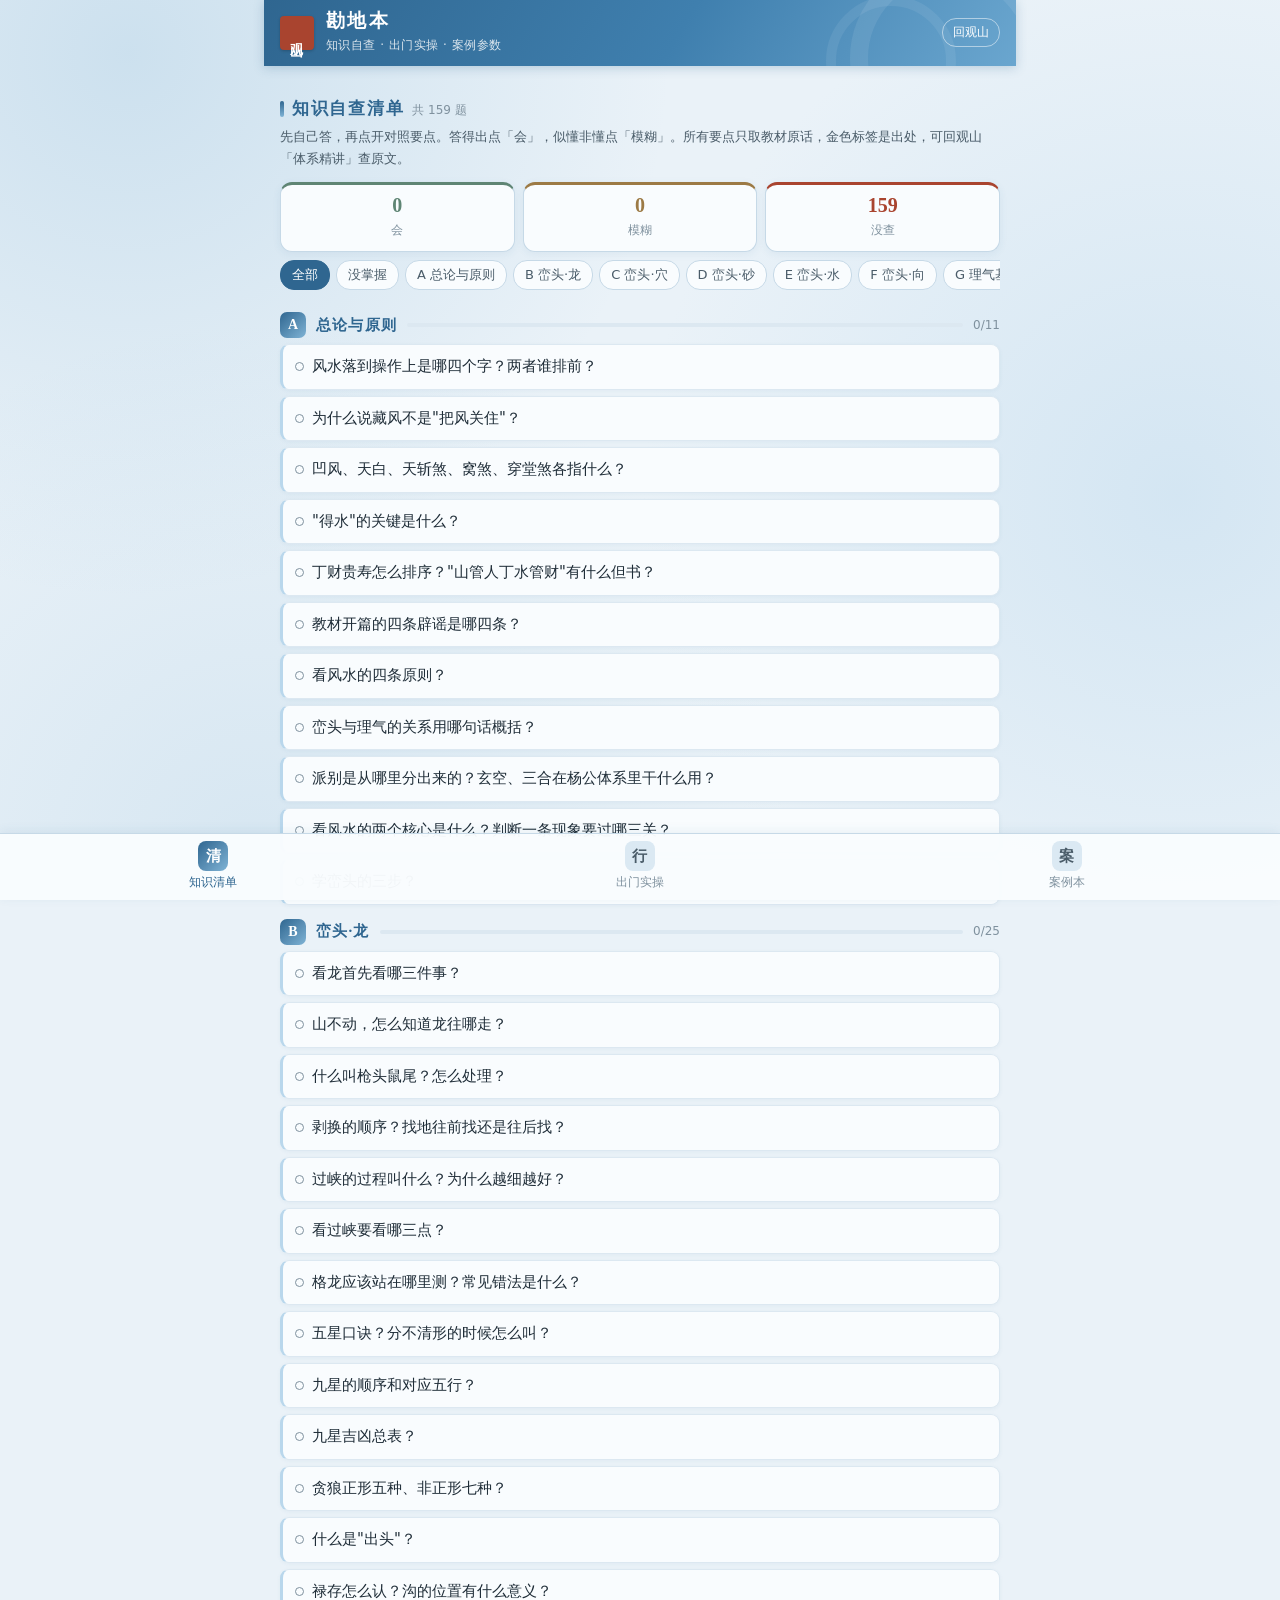
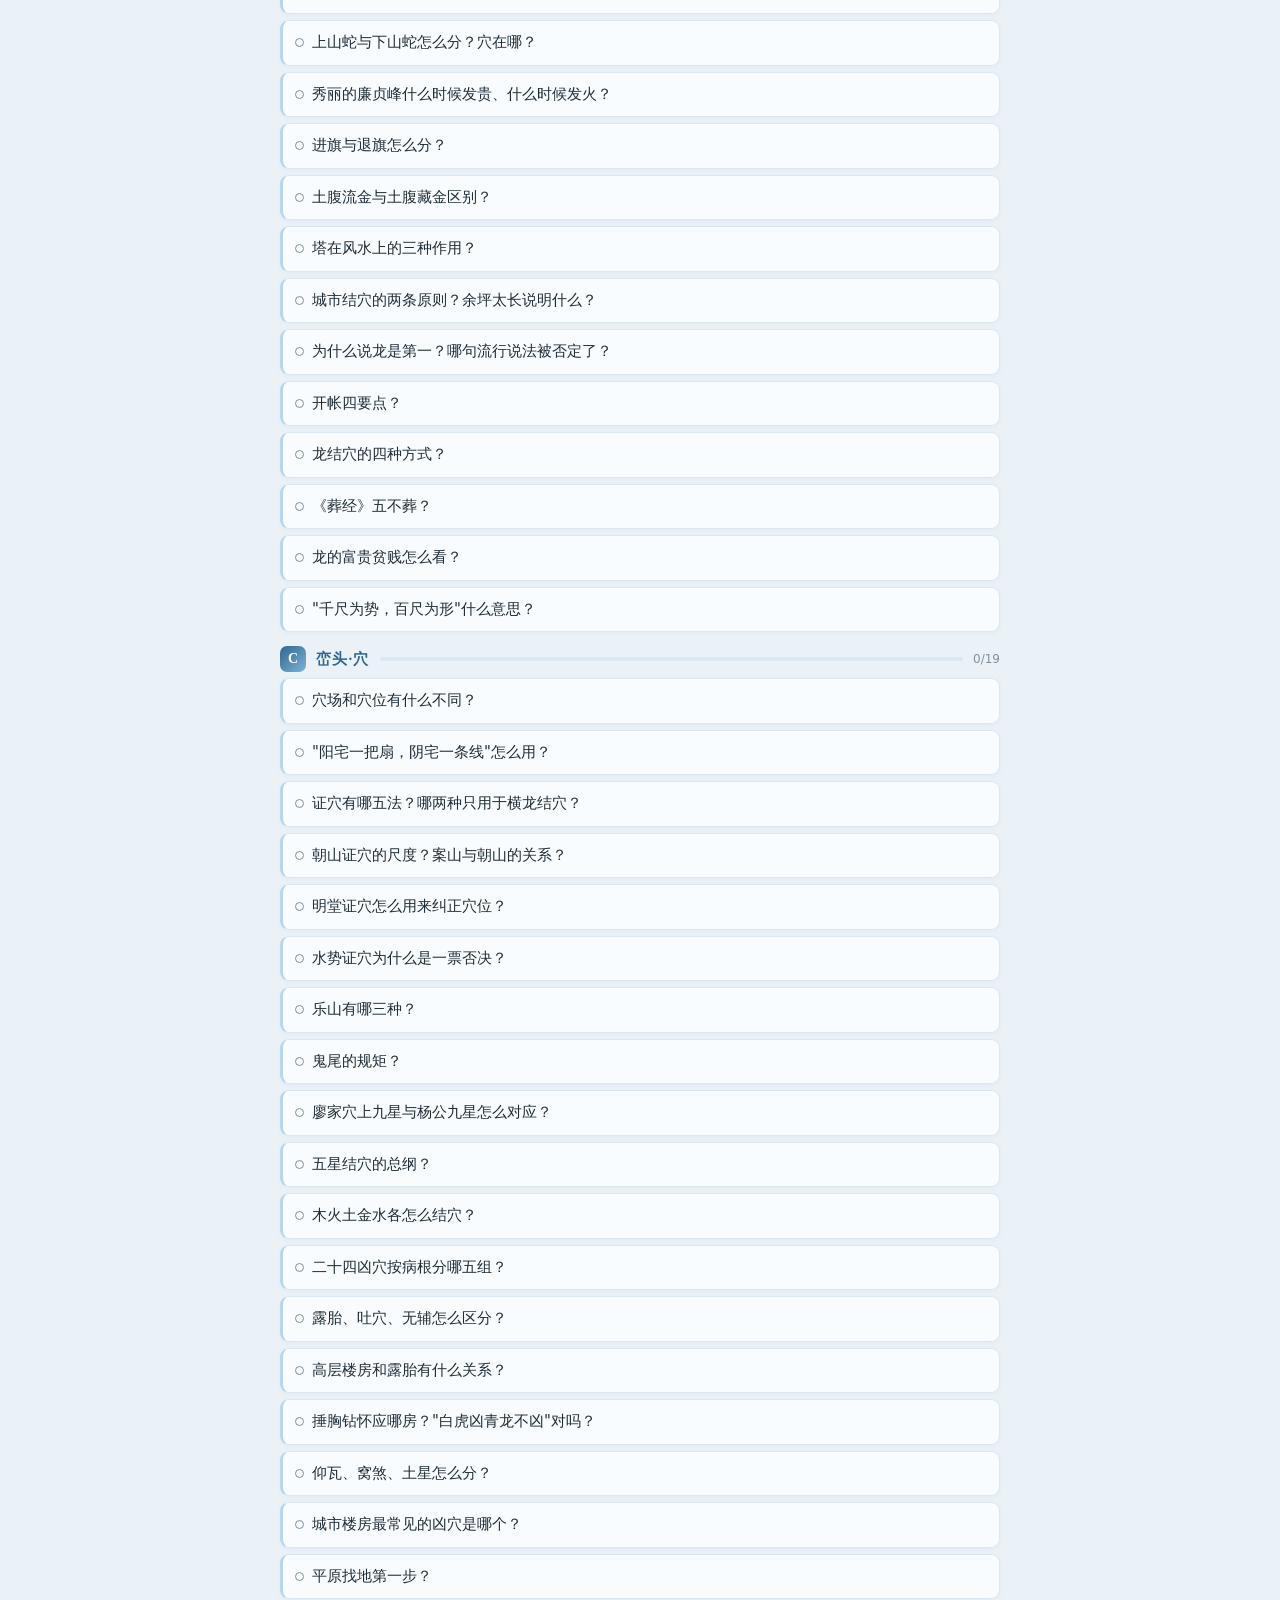
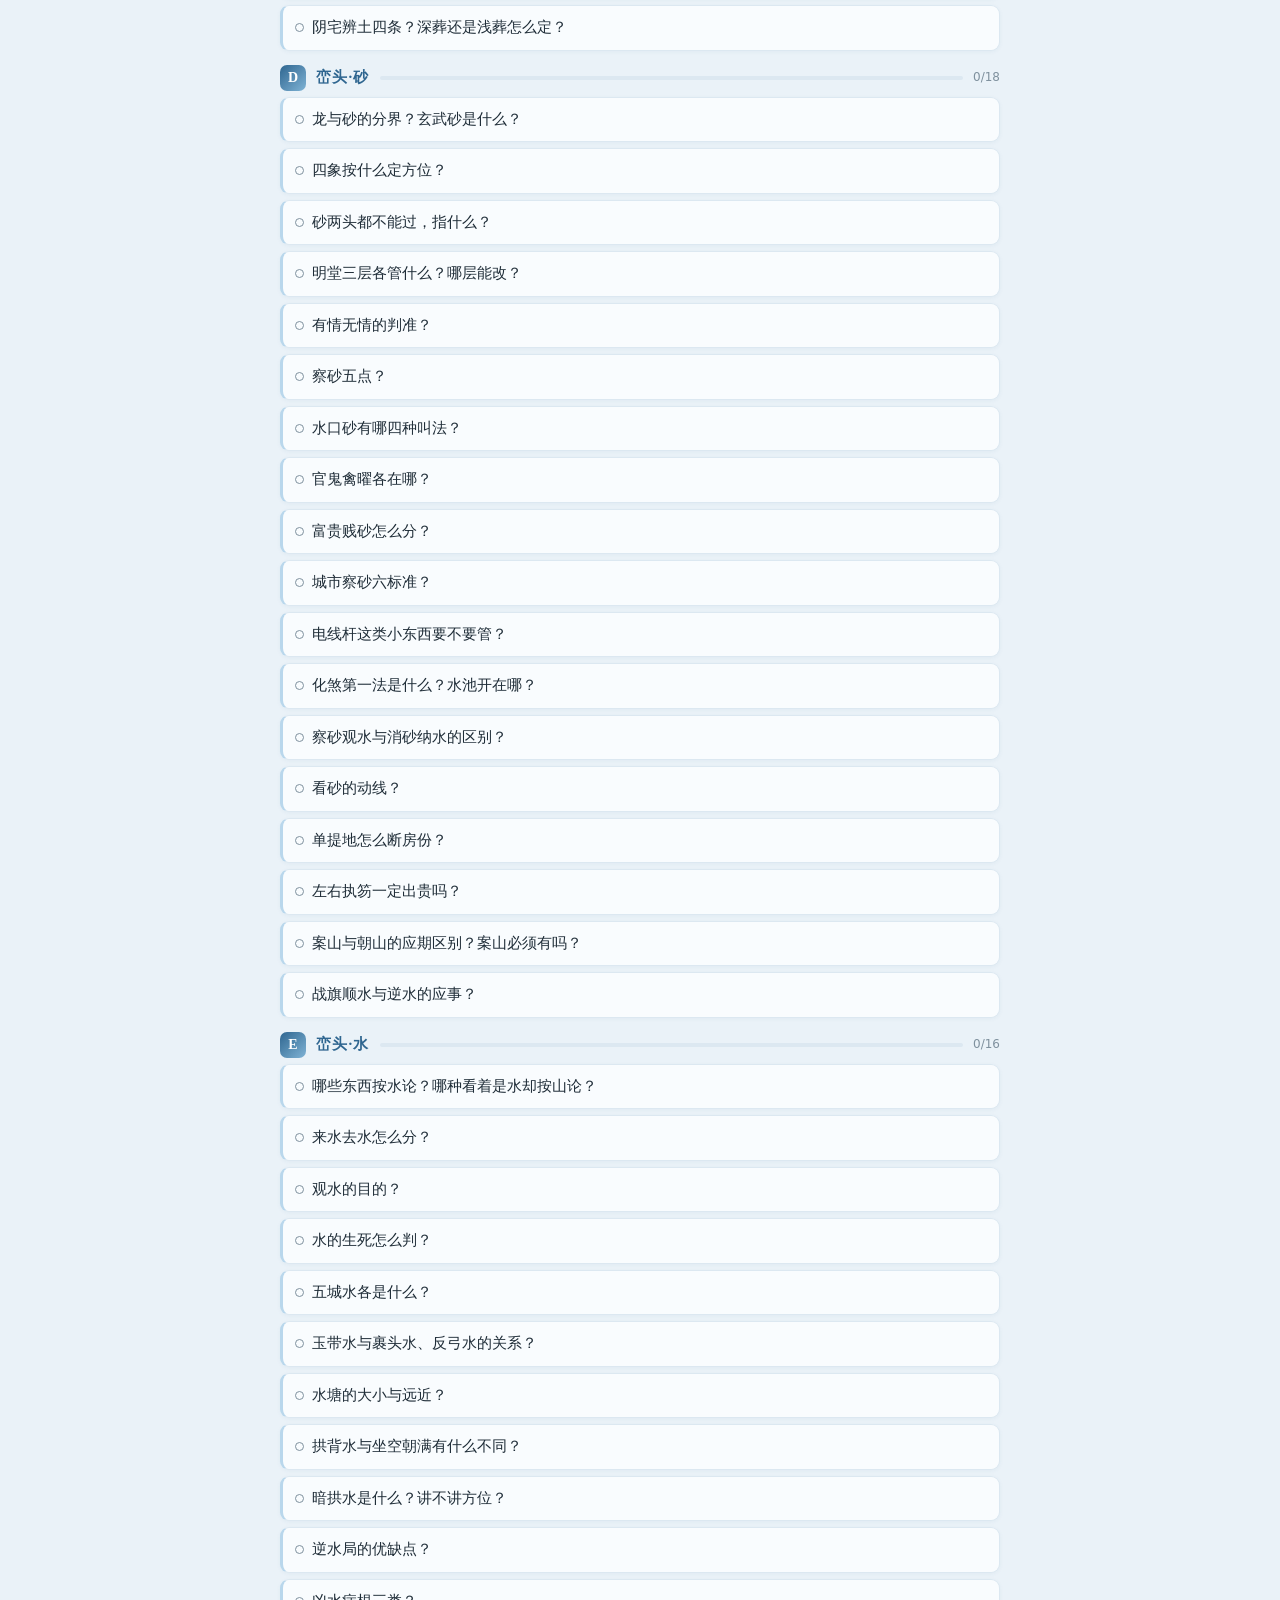
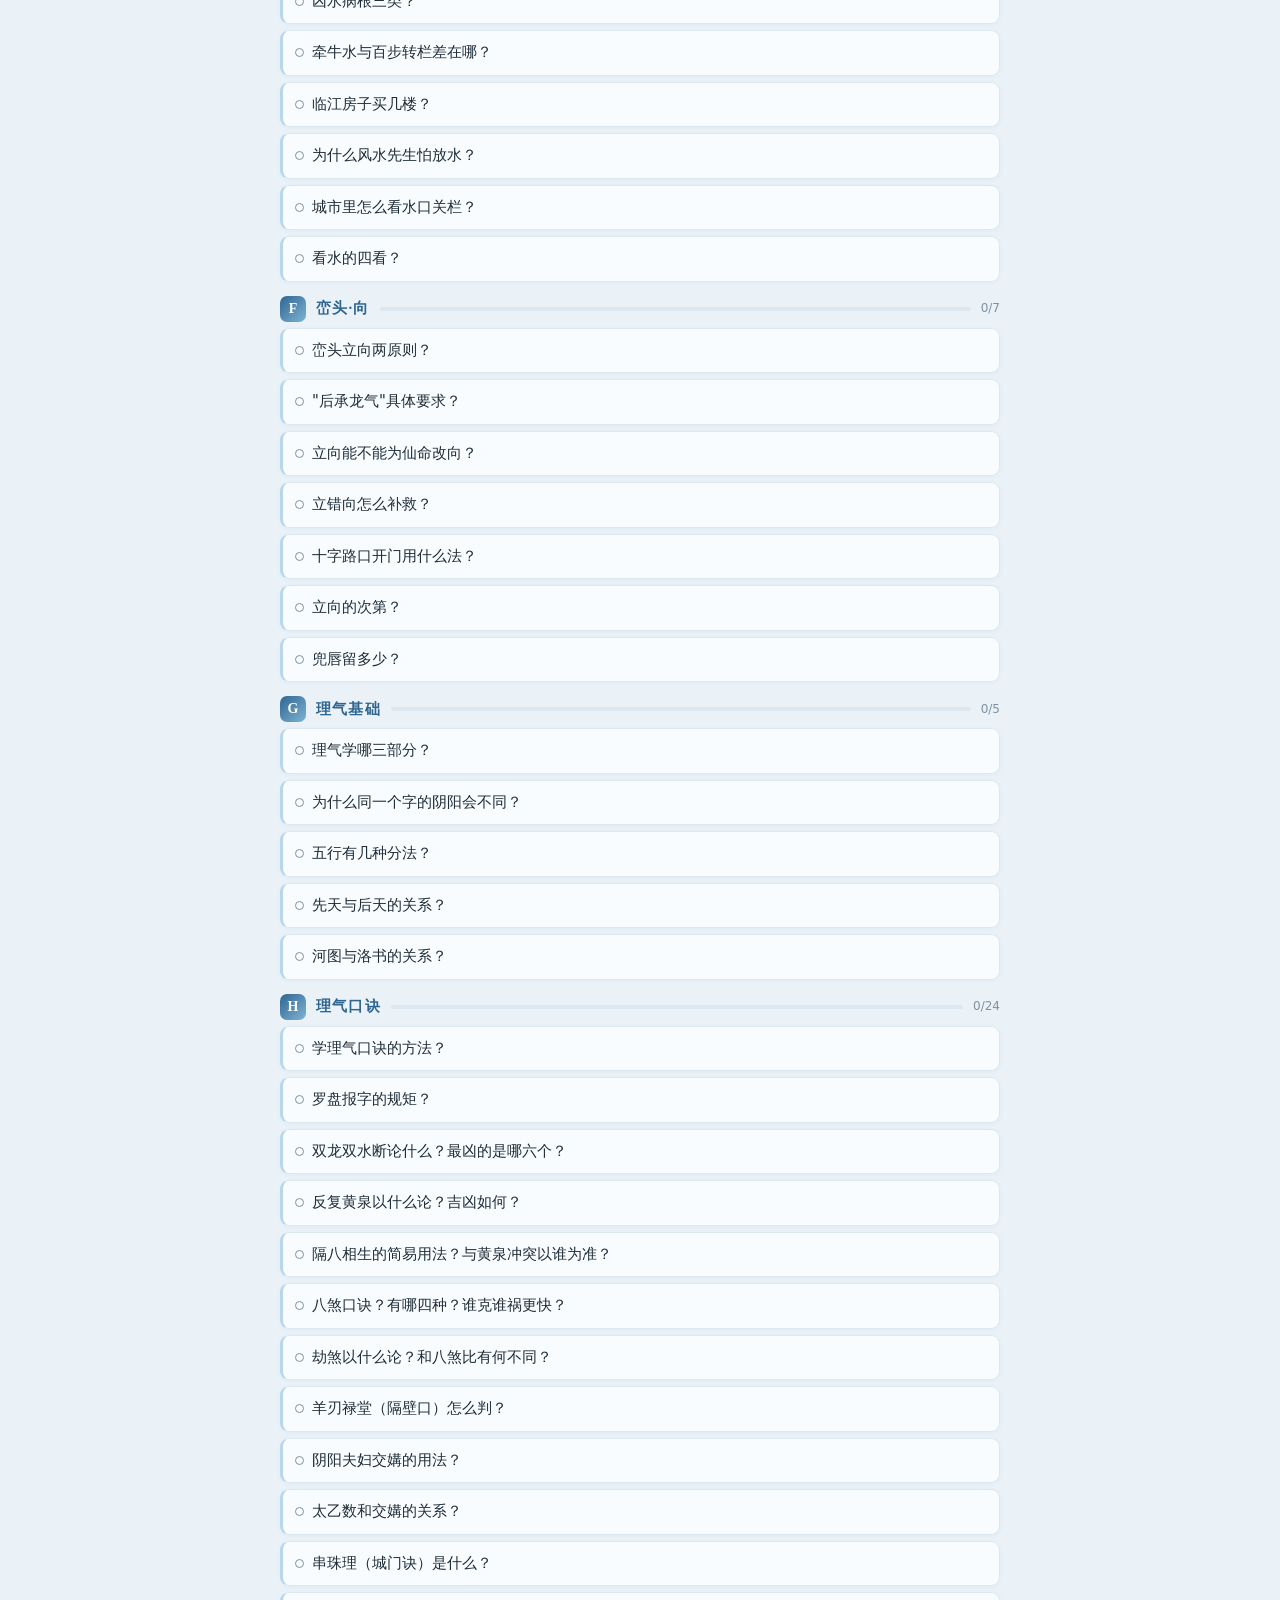
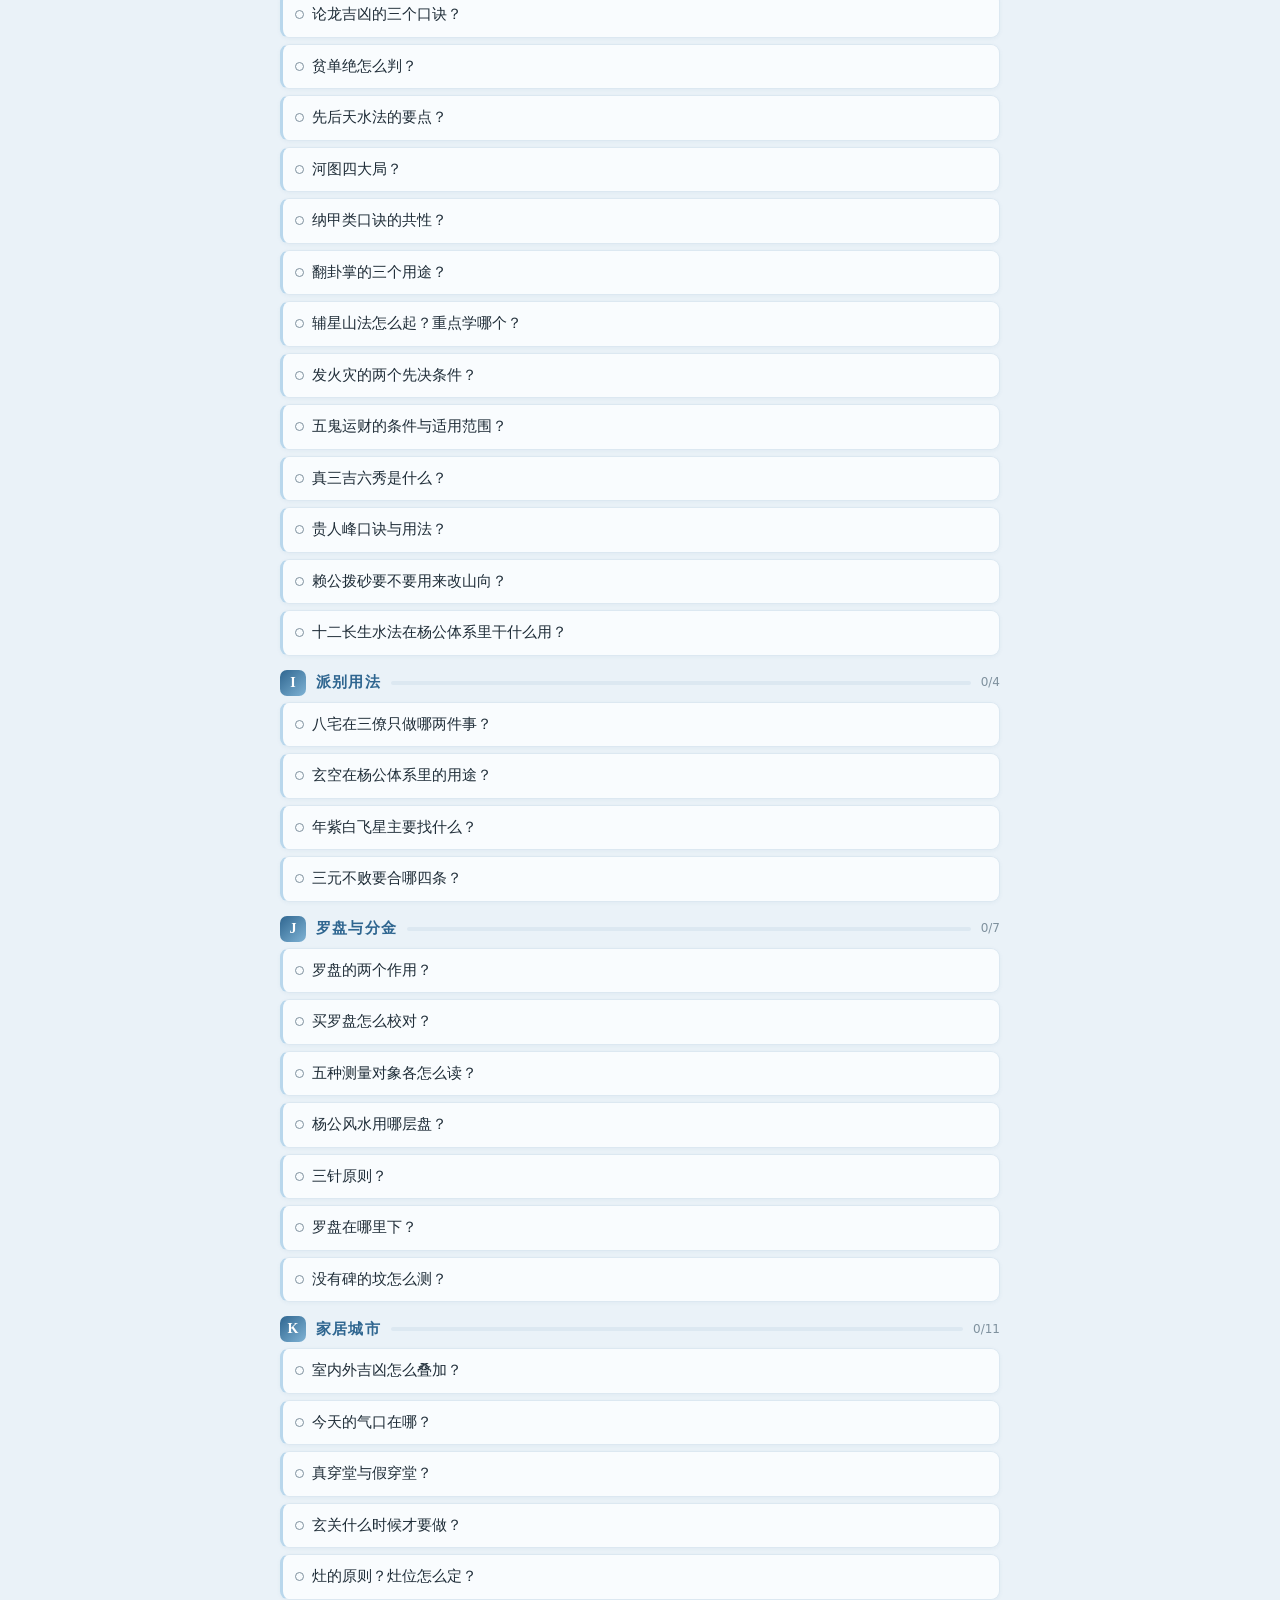
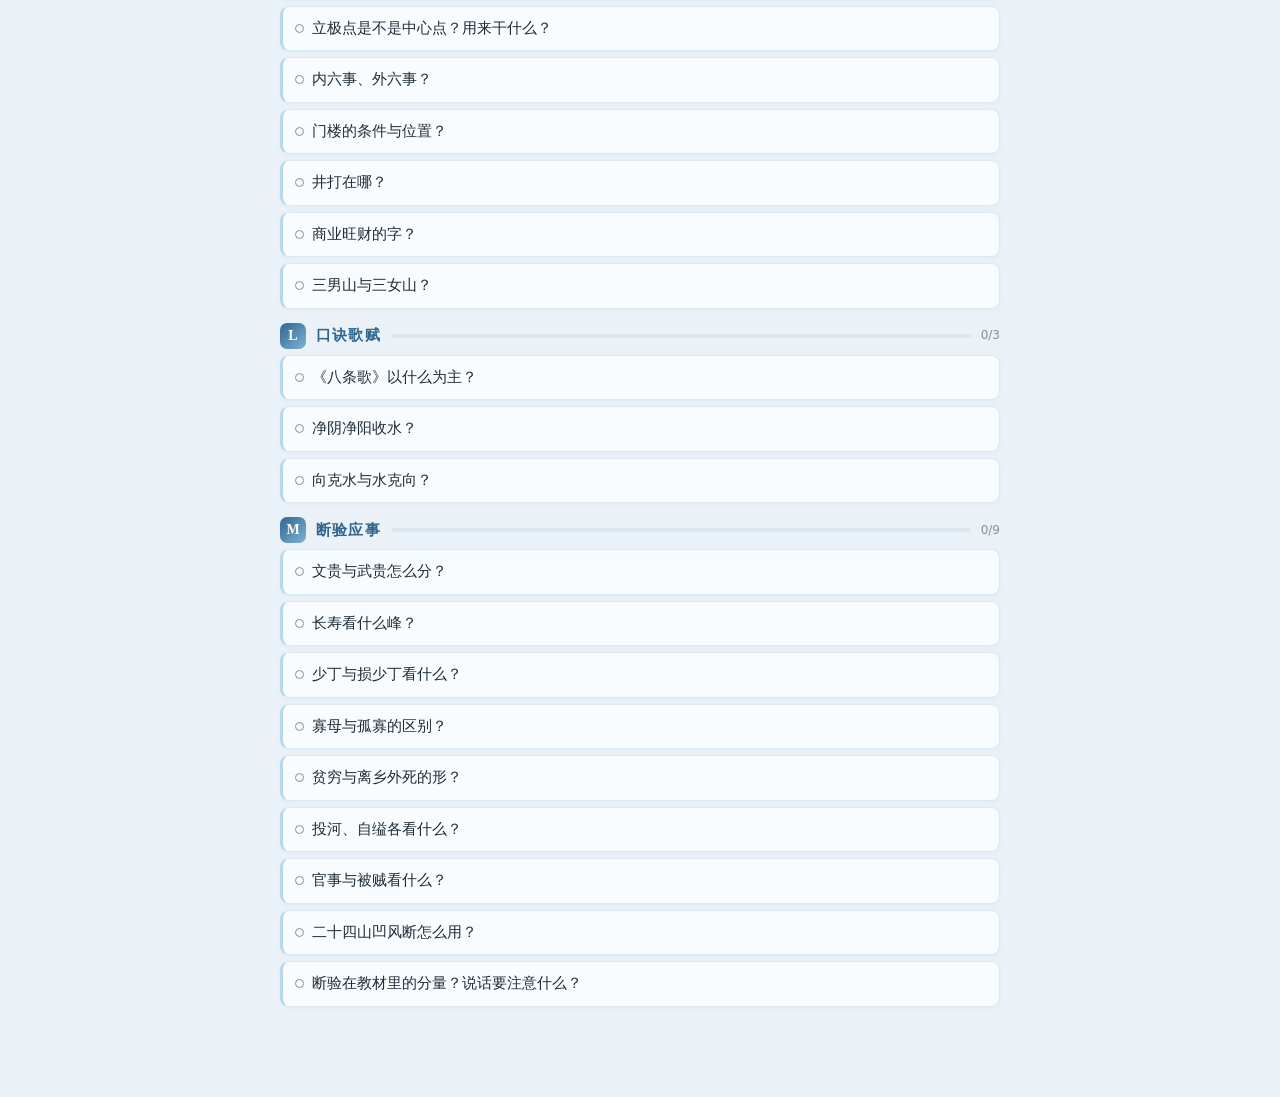
==== commit 104dc235: "勘地本改淡蓝配色 Co-Authored-By: Claude Opus 5.5 <noreply@anthropic.com>" ====
--- a/kandi.html
+++ b/kandi.html
@@ -3,13 +3,13 @@
 <head>
 <meta charset="utf-8">
 <meta name="viewport" content="width=device-width,initial-scale=1,viewport-fit=cover">
-<meta name="theme-color" content="#f3eee3">
+<meta name="theme-color" content="#2f6690">
 <title>勘地本 · 观山</title>
 <style>
 :root{
-  --paper:#f3eee3; --paper2:#ebe3d2; --card:#fbf8f1; --ink:#2b2924; --ink2:#5a554b; --mute:#8f8878;
-  --line:#ddd2bd; --line2:#e9e1cf;
-  --dai:#3f5764; --dai-soft:#e3e8ea;
+  --paper:#eaf2f8; --paper2:#dbe9f3; --card:#f9fcfe; --ink:#1f2d38; --ink2:#4a5c69; --mute:#7f919e;
+  --line:#c6d9e7; --line2:#dce8f1;
+  --dai:#2f6690; --dai-soft:#dceaf5; --sky:#7fb3d5; --sky2:#b9d7ec;
   --qing:#5f8574; --qing-soft:#e2ebe4;
   --zhu:#a9442f; --zhu-soft:#f4e3dc;
   --jin:#9c7a45; --jin-soft:#f1e8d6;
@@ -19,30 +19,34 @@
 *{box-sizing:border-box;-webkit-tap-highlight-color:transparent}
 html,body{margin:0}
 body{background:var(--paper);color:var(--ink);font:15px/1.7 var(--sans);-webkit-font-smoothing:antialiased;
-  background-image:radial-gradient(circle at 12% 8%,rgba(156,122,69,.06),transparent 40%),radial-gradient(circle at 90% 60%,rgba(95,133,116,.06),transparent 45%)}
+  background-image:radial-gradient(circle at 10% 6%,rgba(127,179,213,.28),transparent 38%),radial-gradient(circle at 92% 55%,rgba(185,215,236,.45),transparent 42%),radial-gradient(circle at 20% 95%,rgba(127,179,213,.18),transparent 40%);background-attachment:fixed}
 .app{max-width:560px;margin:0 auto;padding:0 16px calc(84px + env(safe-area-inset-bottom))}
-header.mast{position:sticky;top:0;z-index:5;background:rgba(243,238,227,.94);backdrop-filter:blur(6px);-webkit-backdrop-filter:blur(6px);
-  margin:0 -16px;padding:calc(10px + env(safe-area-inset-top)) 16px 10px;border-bottom:1px solid var(--line);display:flex;align-items:center;gap:12px}
-.seal{width:34px;height:34px;flex:none;border:1.5px solid var(--zhu);color:var(--zhu);border-radius:4px;display:grid;place-items:center;
+header.mast{position:sticky;top:0;z-index:5;background:linear-gradient(120deg,#2f6690 0%,#3f7fae 55%,#6aa6cf 100%);color:#fff;
+  margin:0 -16px;padding:calc(10px + env(safe-area-inset-top)) 16px 11px;display:flex;align-items:center;gap:12px;box-shadow:0 2px 10px rgba(47,102,144,.25);overflow:hidden}
+header.mast:after{content:"";position:absolute;right:-30px;top:-40px;width:160px;height:160px;border-radius:50%;border:18px solid rgba(255,255,255,.08);pointer-events:none}
+header.mast:before{content:"";position:absolute;right:60px;bottom:-60px;width:110px;height:110px;border-radius:50%;border:10px solid rgba(255,255,255,.07);pointer-events:none}
+.seal{width:34px;height:34px;flex:none;border:none;background:var(--zhu);color:#fff;box-shadow:0 1px 3px rgba(0,0,0,.2);border-radius:4px;display:grid;place-items:center;
   font:700 13px/1 var(--serif);letter-spacing:0;writing-mode:vertical-rl;padding:2px}
 .mast h1{margin:0;font:600 19px/1.2 var(--serif);letter-spacing:.12em}
-.mast p{margin:2px 0 0;font-size:12px;color:var(--mute);letter-spacing:.04em}
-.mast .back{margin-left:auto;font-size:12px;color:var(--dai);text-decoration:none;border:1px solid var(--line);border-radius:14px;padding:3px 10px}
+.mast p{margin:2px 0 0;font-size:12px;color:rgba(255,255,255,.82);letter-spacing:.04em}
+.mast .back{margin-left:auto;font-size:12px;color:#fff;text-decoration:none;border:1px solid rgba(255,255,255,.5);border-radius:14px;padding:3px 10px;position:relative;z-index:1}
 .view{display:none;padding-top:14px}.view.on{display:block}
-h2.sec{font:600 17px/1.3 var(--serif);letter-spacing:.1em;margin:18px 0 6px;display:flex;align-items:baseline;gap:8px}
+h2.sec{font:600 17px/1.3 var(--serif);letter-spacing:.1em;margin:18px 0 6px;display:flex;align-items:baseline;gap:8px;color:var(--dai)}
+h2.sec:before{content:"";width:4px;height:16px;border-radius:2px;background:linear-gradient(var(--dai),var(--sky));align-self:center}
 h2.sec small{font:12px var(--sans);color:var(--mute);letter-spacing:0}
 .note{font-size:13px;color:var(--ink2);margin:0 0 12px}
-.card{background:var(--card);border:1px solid var(--line);border-radius:10px;padding:12px 14px;margin:10px 0;box-shadow:0 1px 0 rgba(0,0,0,.02)}
+.card{background:var(--card);border:1px solid var(--line);border-radius:12px;padding:12px 14px;margin:10px 0;box-shadow:0 2px 8px rgba(47,102,144,.08)}
 .hr{height:1px;background:linear-gradient(90deg,transparent,var(--line),transparent);margin:16px 0}
 button{font:inherit;cursor:pointer}
-.btn{border:1px solid var(--dai);background:var(--dai);color:#fff;border-radius:18px;padding:7px 16px;font-size:14px}
-.btn.ghost{background:transparent;color:var(--dai)}
+.btn{border:1px solid var(--dai);background:linear-gradient(135deg,var(--dai),#4a8bbd);box-shadow:0 2px 6px rgba(47,102,144,.25);color:#fff;border-radius:18px;padding:7px 16px;font-size:14px}
+.btn.ghost{background:var(--card);color:var(--dai);box-shadow:none}
 .btn.zhu{border-color:var(--zhu);background:var(--zhu)}
 .btn.sm{padding:4px 11px;font-size:13px}
 .row{display:flex;gap:8px;flex-wrap:wrap;align-items:center}
 /* 总进度 */
 .stat{display:grid;grid-template-columns:repeat(3,1fr);gap:8px;margin:6px 0 4px}
-.stat div{background:var(--card);border:1px solid var(--line);border-radius:10px;padding:8px 6px;text-align:center}
+.stat div{background:var(--card);border:1px solid var(--line);border-radius:12px;padding:8px 6px;text-align:center;box-shadow:0 2px 8px rgba(47,102,144,.07);border-top:3px solid var(--sky)}
+.stat .ok{border-top-color:var(--qing)!important}.stat .mid{border-top-color:var(--jin)!important}.stat .no{border-top-color:var(--zhu)!important}
 .stat b{display:block;font:600 20px/1.2 var(--serif)}
 .stat span{font-size:12px;color:var(--mute)}
 .stat .ok b{color:var(--qing)}.stat .mid b{color:var(--jin)}.stat .no b{color:var(--zhu)}
@@ -52,12 +56,13 @@
 .chip.on{background:var(--dai);border-color:var(--dai);color:#fff}
 /* 清单 */
 .cat{margin:14px 0 4px;display:flex;align-items:center;gap:10px}
-.cat .k{width:26px;height:26px;border-radius:6px;background:var(--dai-soft);color:var(--dai);display:grid;place-items:center;font:600 14px var(--serif)}
-.cat h3{margin:0;font:600 15px var(--serif);letter-spacing:.08em}
+.cat .k{width:26px;height:26px;border-radius:7px;background:linear-gradient(135deg,var(--dai),var(--sky));color:#fff;display:grid;place-items:center;font:600 14px var(--serif)}
+.cat h3{margin:0;font:600 15px var(--serif);letter-spacing:.08em;color:var(--dai)}
 .cat .bar{flex:1;height:4px;background:var(--line2);border-radius:2px;overflow:hidden}
-.cat .bar i{display:block;height:100%;background:var(--qing)}
+.cat .bar i{display:block;height:100%;background:linear-gradient(90deg,var(--sky),var(--dai))}
 .cat em{font-style:normal;font-size:12px;color:var(--mute)}
-.q{background:var(--card);border:1px solid var(--line2);border-radius:9px;margin:6px 0;padding:9px 12px}
+.q{background:var(--card);border:1px solid var(--line2);border-left:3px solid var(--sky2);border-radius:9px;margin:6px 0;padding:9px 12px;box-shadow:0 1px 4px rgba(47,102,144,.05)}
+.q[data-s="1"]{border-left-color:var(--jin)}.q[data-s="2"]{border-left-color:var(--qing)}
 .q .qt{display:flex;gap:8px;align-items:flex-start;cursor:pointer}
 .q .dot{flex:none;width:9px;height:9px;border-radius:50%;margin-top:8px;border:1.5px solid var(--mute)}
 .q[data-s="1"] .dot{background:var(--jin);border-color:var(--jin)}
@@ -72,16 +77,16 @@
 .q[data-s="2"] .acts .b2{background:var(--qing);border-color:var(--qing);color:#fff}
 /* 步骤 */
 .step{position:relative;padding-left:44px;margin:12px 0}
-.step:before{content:"";position:absolute;left:15px;top:34px;bottom:-14px;width:1px;background:var(--line)}
+.step:before{content:"";position:absolute;left:15px;top:34px;bottom:-14px;width:2px;background:linear-gradient(var(--sky2),var(--line2))}
 .step:last-child:before{display:none}
-.step .no{position:absolute;left:0;top:2px;width:31px;height:31px;border-radius:50%;border:1.5px solid var(--dai);color:var(--dai);display:grid;place-items:center;font:600 14px var(--serif);background:var(--paper)}
-.step h3{margin:0;font:600 16px var(--serif);letter-spacing:.06em;padding-top:5px}
+.step .no{position:absolute;left:0;top:2px;width:31px;height:31px;border-radius:50%;border:none;color:#fff;display:grid;place-items:center;font:600 14px var(--serif);background:linear-gradient(135deg,var(--dai),var(--sky));box-shadow:0 2px 6px rgba(47,102,144,.3)}
+.step h3{margin:0;font:600 16px var(--serif);letter-spacing:.06em;padding-top:5px;color:var(--dai)}
 .step .one{margin:2px 0 6px;color:var(--ink2);font-size:14px}
 .blk{font-size:14px;margin:6px 0}
 .blk .lab{display:inline-block;font-size:12px;border-radius:4px;padding:0 6px;margin-bottom:3px}
 .lab.do{background:var(--dai-soft);color:var(--dai)}.lab.rule{background:var(--qing-soft);color:var(--qing)}.lab.warn{background:var(--zhu-soft);color:var(--zhu)}
 .blk ul{margin:2px 0;padding-left:18px}.blk li{margin:2px 0}
-details.guide{background:var(--paper2);border-radius:8px;padding:6px 10px;margin:8px 0 12px}
+details.guide{background:var(--dai-soft);border-radius:8px;padding:6px 10px;margin:8px 0 12px}
 details.guide summary{cursor:pointer;font-size:13px;color:var(--dai);list-style:none}
 details.guide summary::-webkit-details-marker{display:none}
 details.guide summary:before{content:"▸ ";}
@@ -91,7 +96,7 @@
 .case-item .t{flex:1}.case-item b{font:600 15px var(--serif)}.case-item p{margin:0;font-size:12px;color:var(--mute)}
 .ring{width:38px;height:38px;border-radius:50%;display:grid;place-items:center;font-size:11px;color:var(--dai);background:conic-gradient(var(--qing) calc(var(--p)*1%),var(--line2) 0)}
 .ring span{width:30px;height:30px;border-radius:50%;background:var(--card);display:grid;place-items:center}
-.stepbar{display:flex;gap:5px;overflow-x:auto;margin:8px -16px 2px;padding:4px 16px 8px;scrollbar-width:none;position:sticky;top:58px;background:var(--paper);z-index:4}
+.stepbar{display:flex;gap:5px;overflow-x:auto;margin:8px -16px 2px;padding:6px 16px 8px;scrollbar-width:none;position:sticky;top:60px;background:rgba(234,242,248,.95);z-index:4}
 .stepbar::-webkit-scrollbar{display:none}
 .stepbar button{flex:none;border:1px solid var(--line);background:var(--card);border-radius:14px;padding:3px 10px;font-size:12.5px;color:var(--ink2);position:relative}
 .stepbar button.done:after{content:"";position:absolute;right:3px;top:3px;width:5px;height:5px;border-radius:50%;background:var(--qing)}
@@ -107,7 +112,7 @@
 .tags input{display:none}
 .tags label.on{background:var(--qing);border-color:var(--qing);color:#fff}
 .tags.bad label.on{background:var(--zhu);border-color:var(--zhu)}
-.sha{border:1px solid var(--line2);border-radius:8px;padding:8px 10px;margin:8px 0;background:#fffdf8}
+.sha{border:1px solid var(--line2);border-radius:8px;padding:8px 10px;margin:8px 0;background:var(--card)}
 .sha h4{margin:0 0 4px;font:600 14px var(--serif);color:var(--dai)}
 .list-row{display:grid;grid-template-columns:96px 1fr 30px;gap:6px;margin:6px 0;align-items:center}
 .list-row.w4{grid-template-columns:96px 1fr 1fr 30px}
@@ -125,12 +130,12 @@
 .nav2{display:flex;justify-content:space-between;margin:18px 0 6px}
 .empty{color:var(--mute);font-size:13px;text-align:center;padding:16px}
 /* 底栏：色块+字 */
-.tabbar{position:fixed;left:0;right:0;bottom:0;z-index:9;background:rgba(251,248,241,.97);border-top:1px solid var(--line);padding:6px 0 calc(6px + env(safe-area-inset-bottom))}
+.tabbar{position:fixed;left:0;right:0;bottom:0;z-index:9;background:rgba(249,252,254,.97);box-shadow:0 -2px 10px rgba(47,102,144,.08);border-top:1px solid var(--line);padding:6px 0 calc(6px + env(safe-area-inset-bottom))}
 .tabbar nav{max-width:560px;margin:0 auto;display:grid;grid-template-columns:repeat(3,1fr)}
 .tabbar button{border:none;background:none;display:flex;flex-direction:column;align-items:center;gap:2px;color:var(--mute);font-size:11.5px}
 .tabbar button i{width:30px;height:30px;border-radius:8px;display:grid;place-items:center;font:600 15px/1 var(--serif);font-style:normal;background:var(--paper2);color:var(--ink2)}
 .tabbar button.on{color:var(--dai)}
-.tabbar button.on i{background:var(--dai);color:#fff}
+.tabbar button.on i{background:linear-gradient(135deg,var(--dai),var(--sky));color:#fff}
 .toast{position:fixed;left:50%;bottom:90px;transform:translateX(-50%);background:var(--ink);color:#fff;font-size:13px;padding:6px 14px;border-radius:16px;opacity:0;transition:.25s;pointer-events:none;z-index:20}
 .toast.on{opacity:.9}
 @media (min-width:561px){.app,.tabbar nav{max-width:none}.app{padding-left:max(16px,calc(50% - 360px));padding-right:max(16px,calc(50% - 360px))}}
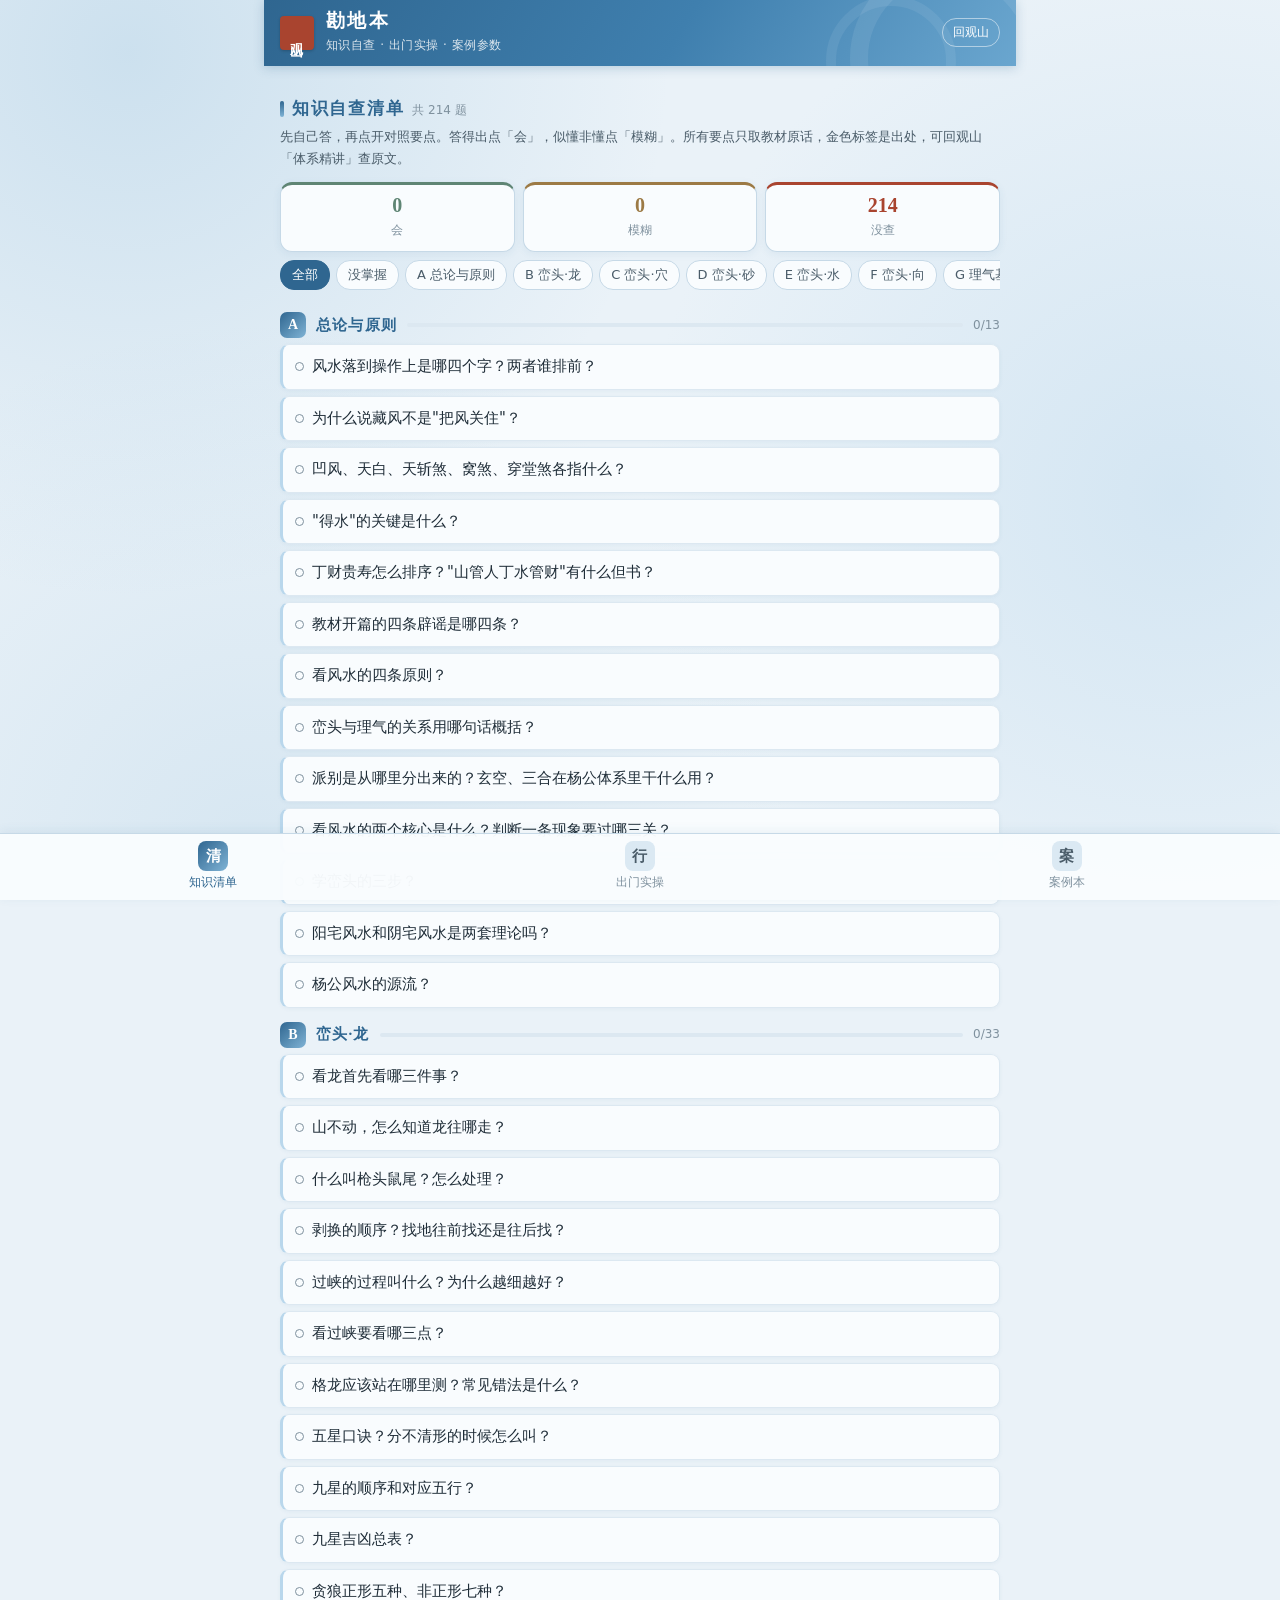
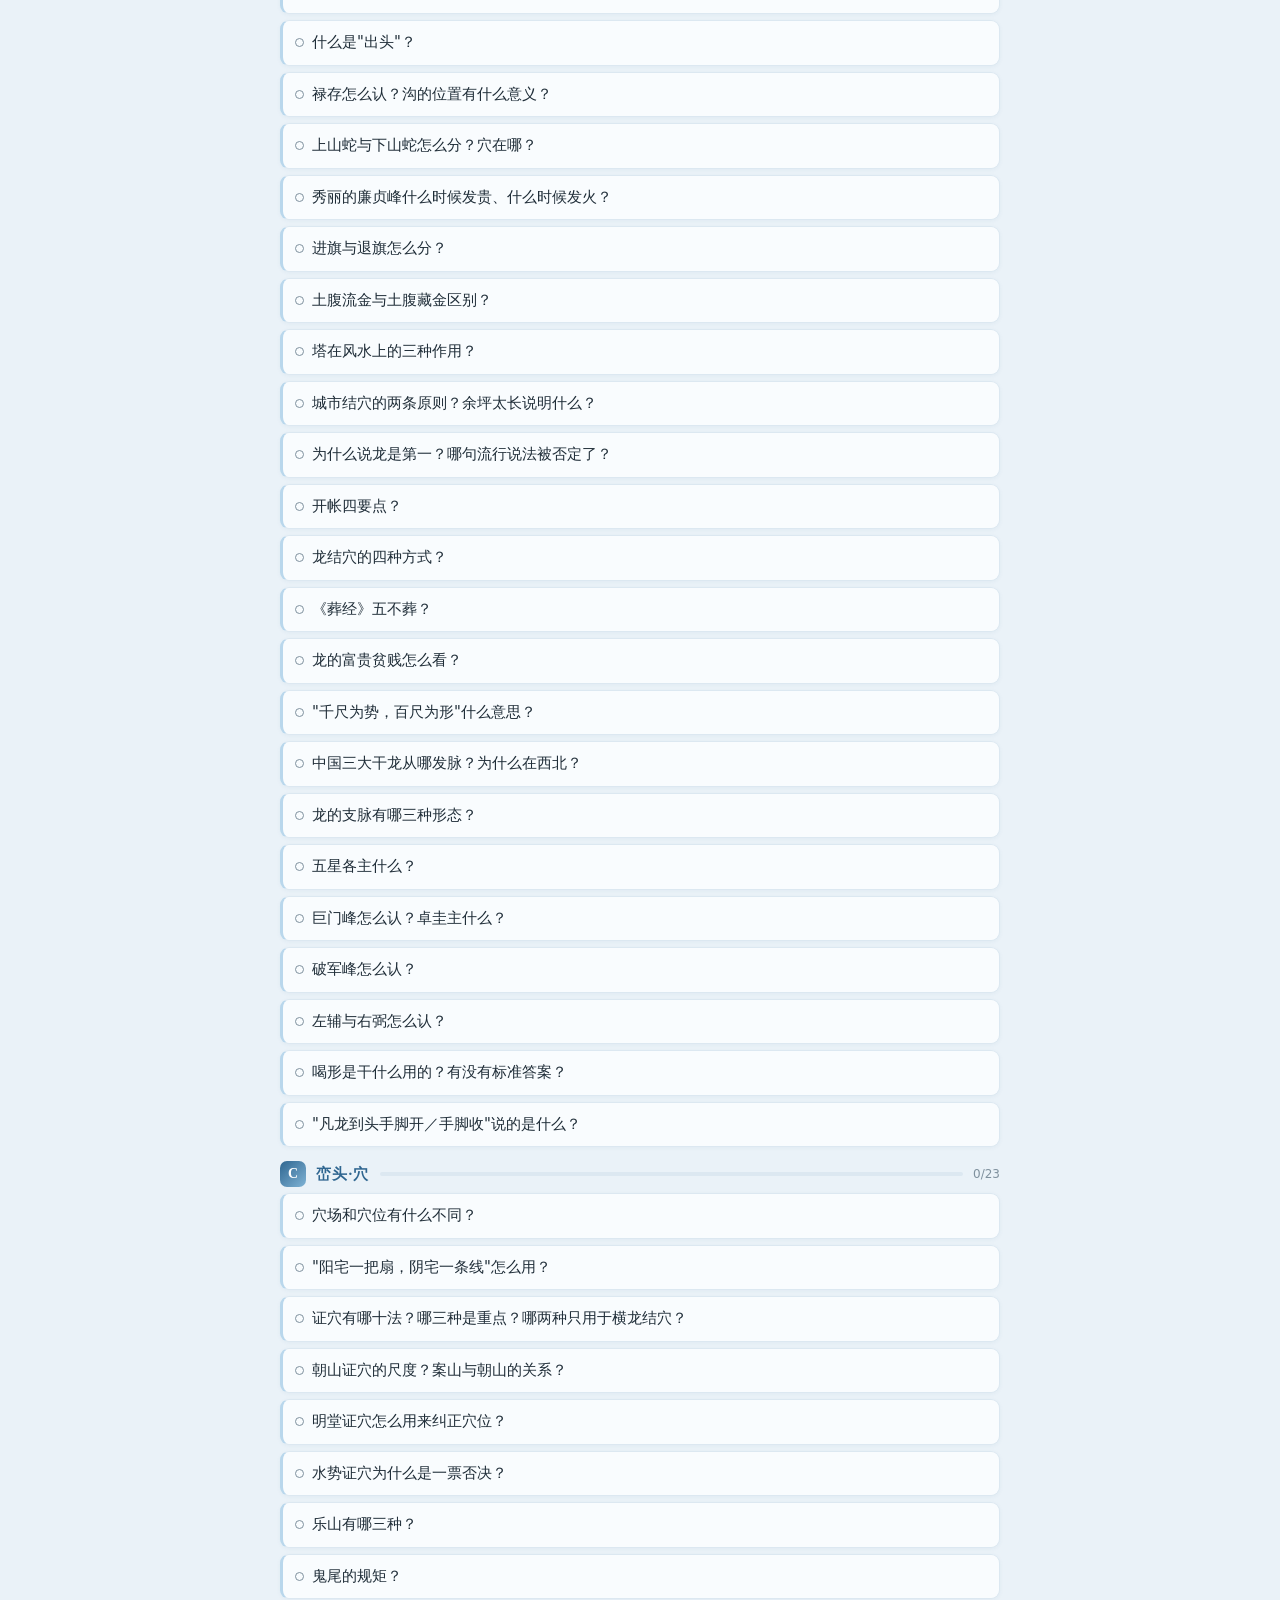
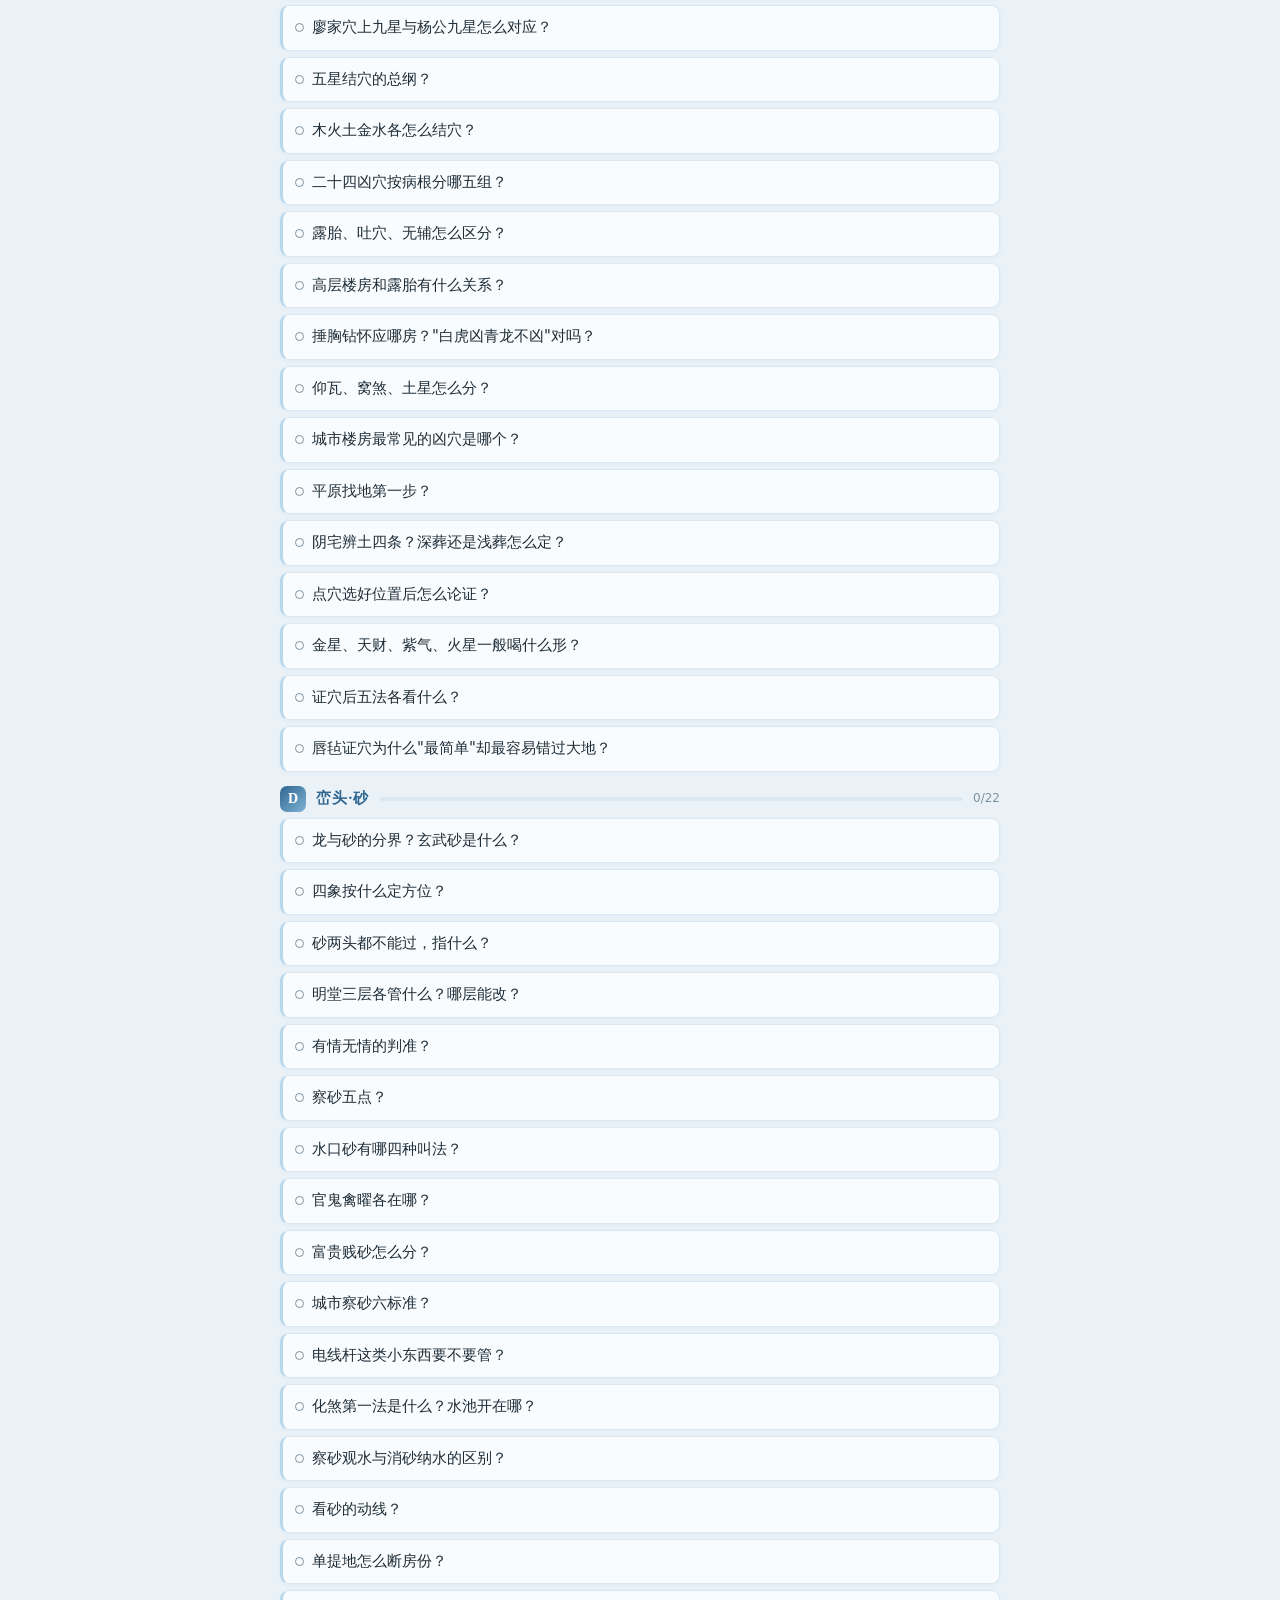
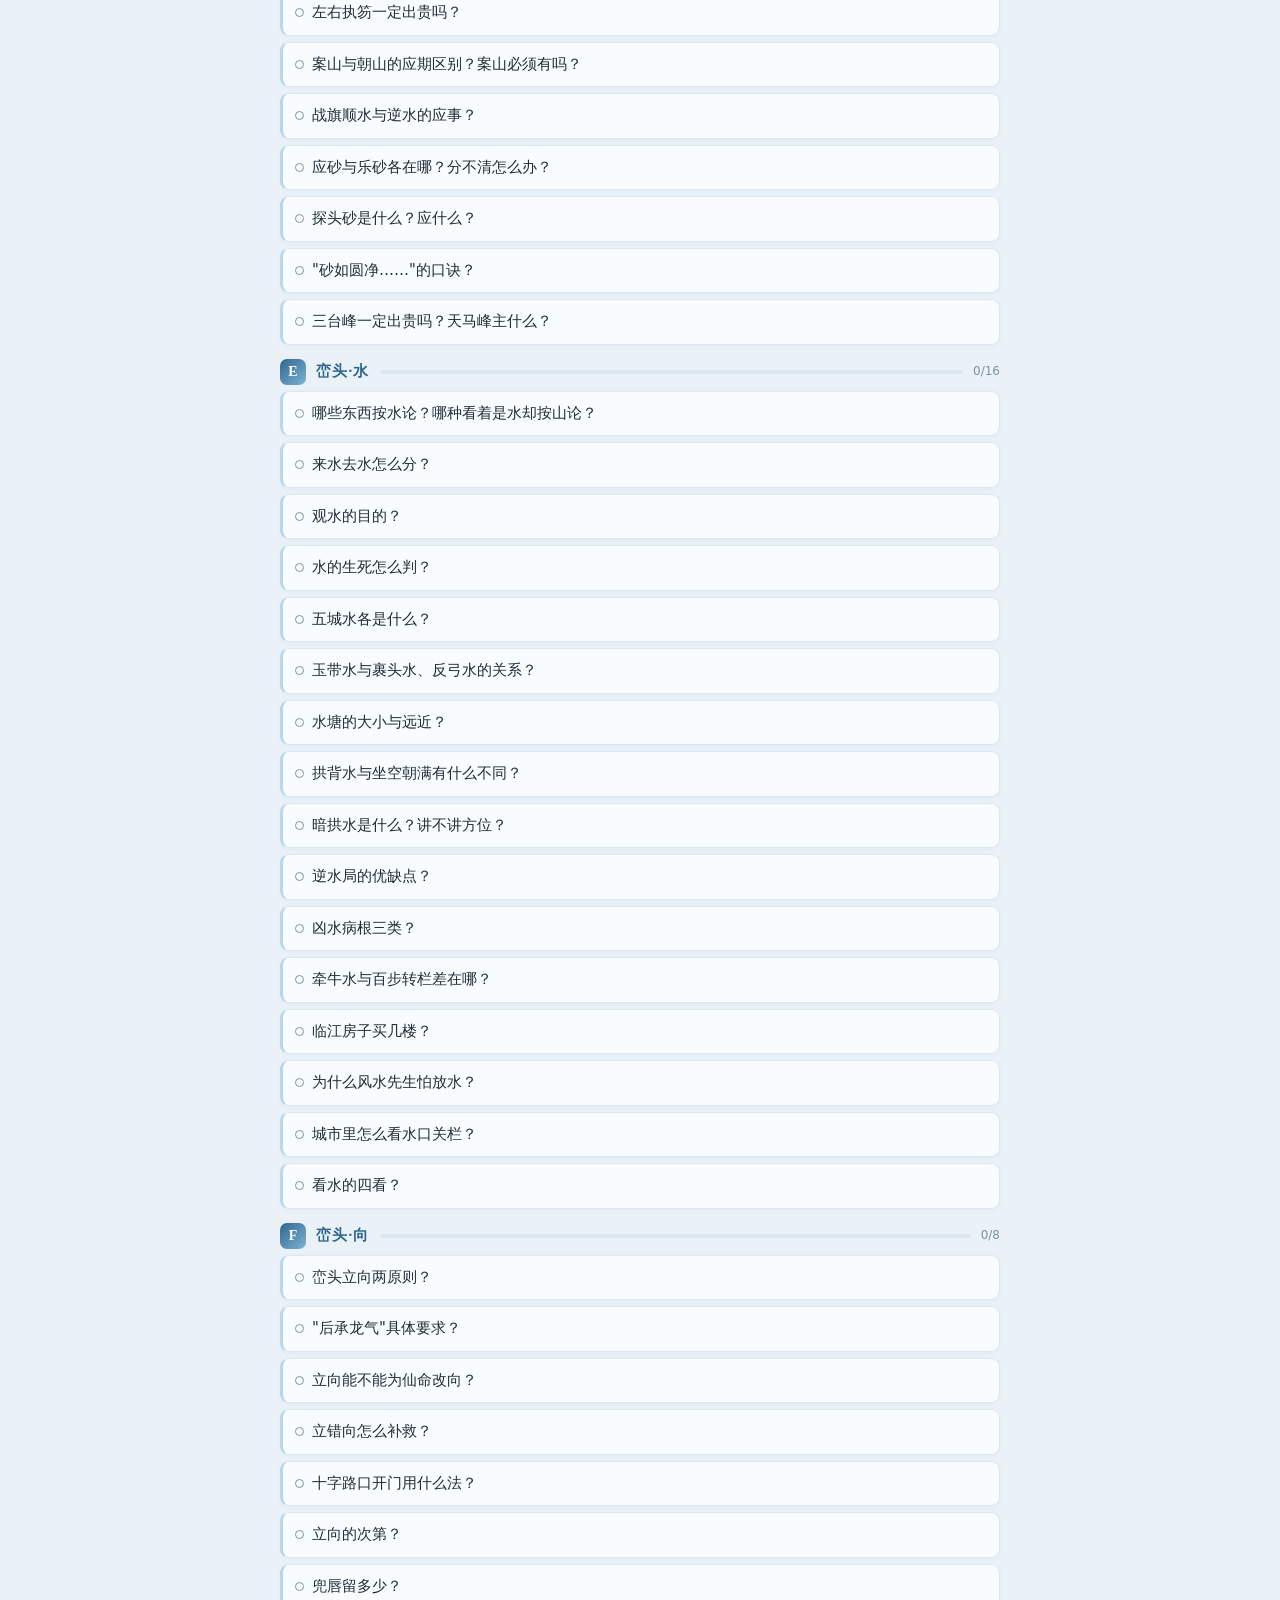
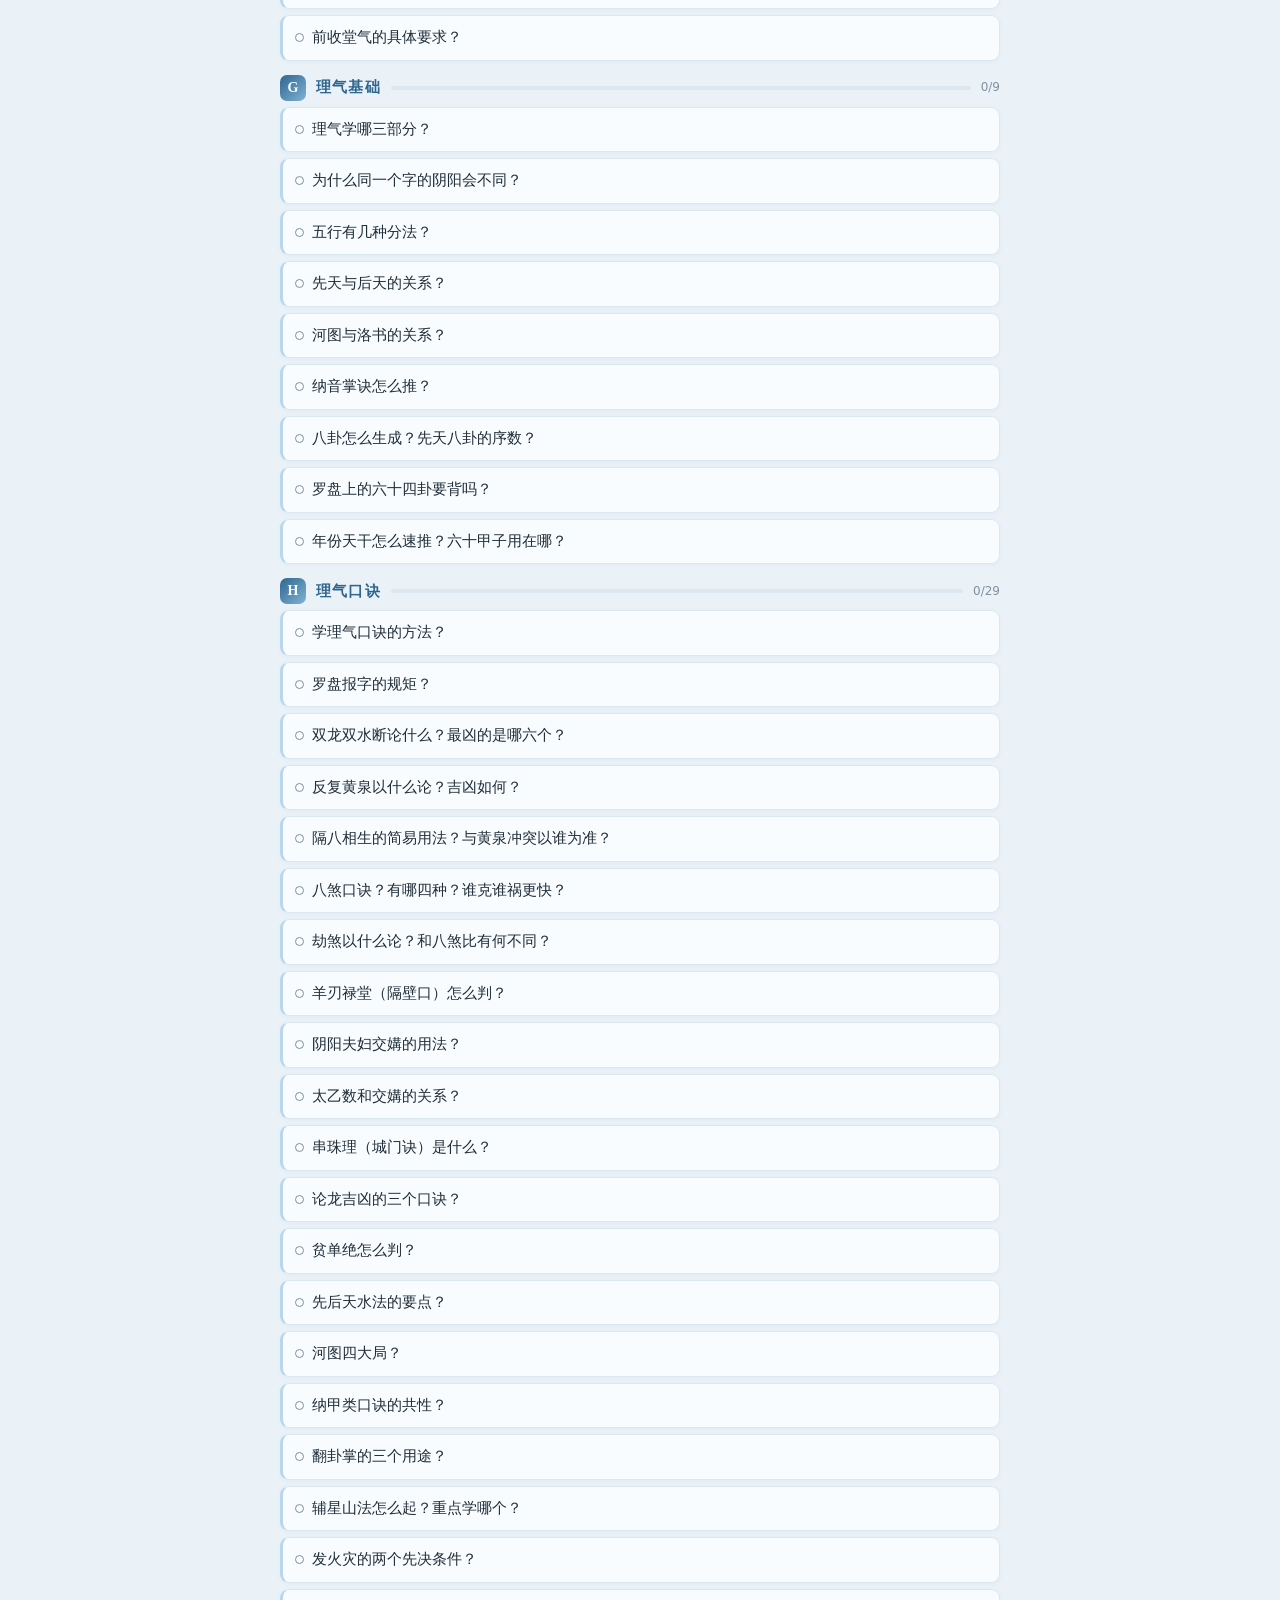
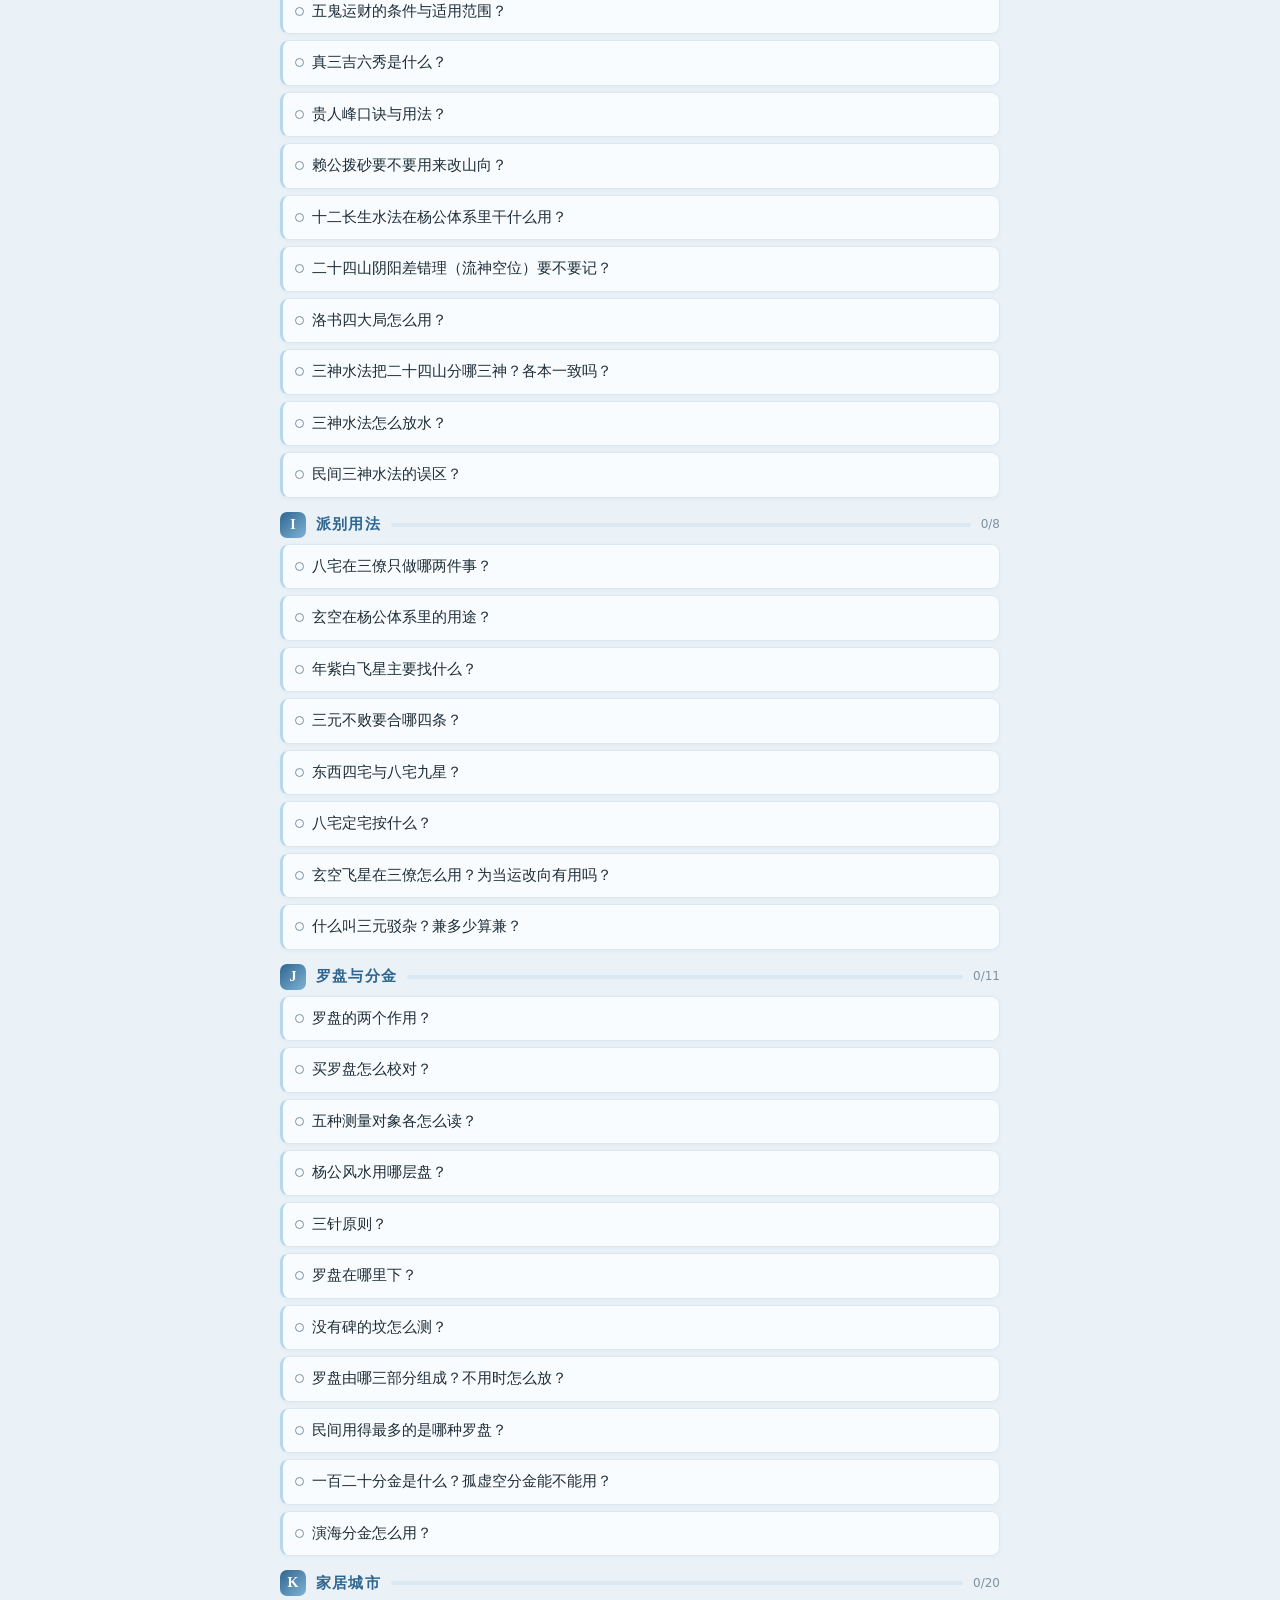
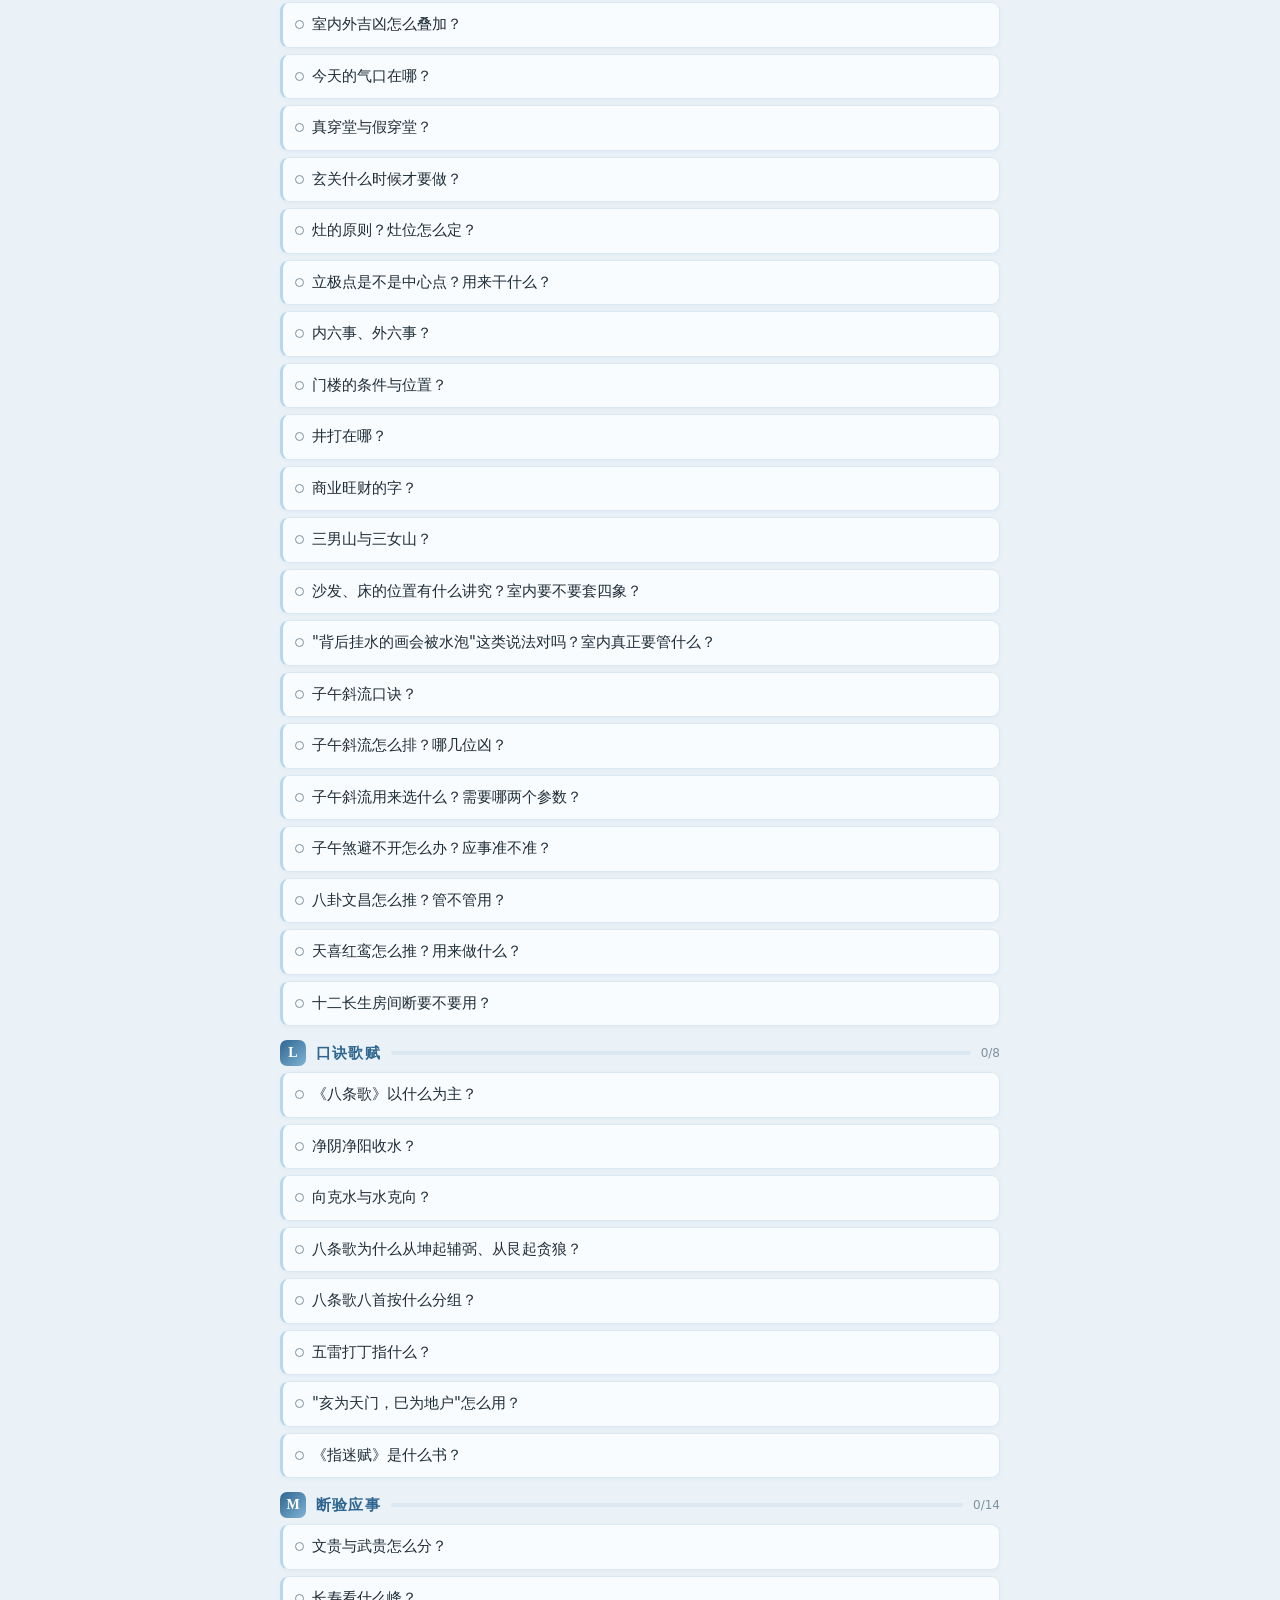
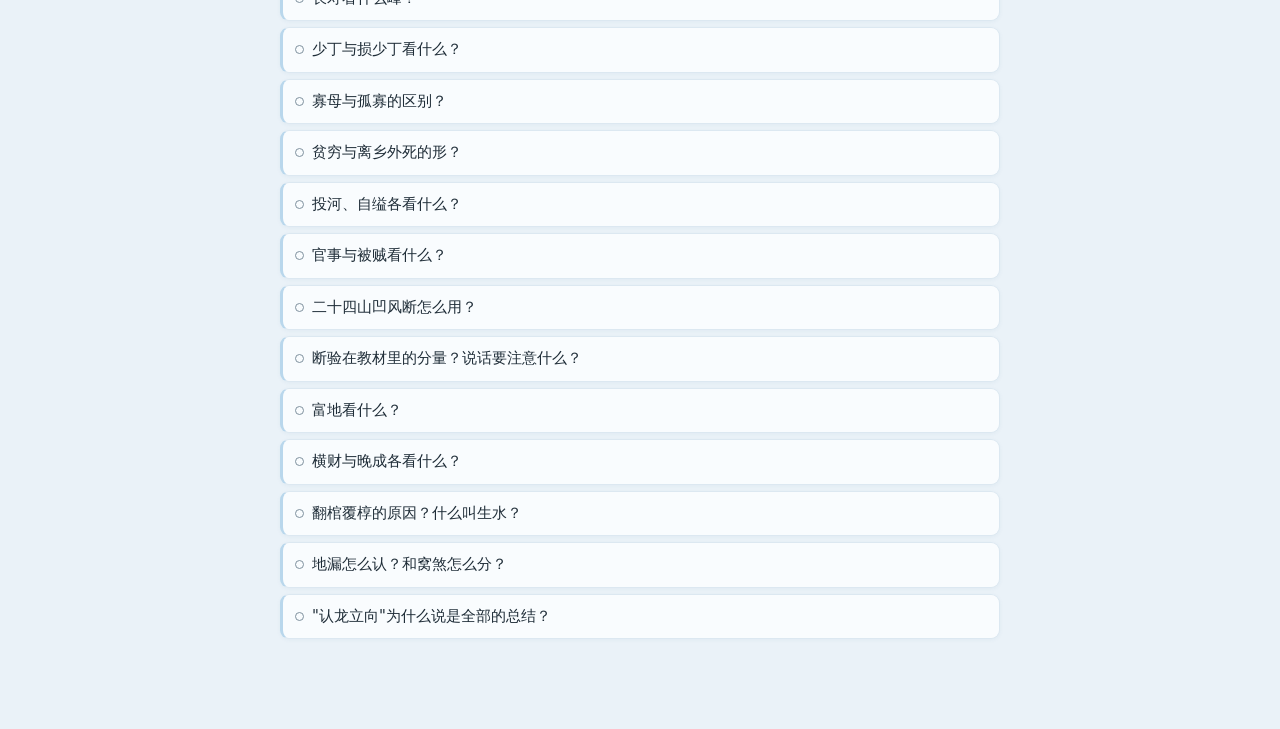
==== commit 1e25e648: "回原书核查：精讲补证穴后五法(C22)、子午斜流(K15)、文昌天喜红鸾(K16)，重写洛书四大局(H16)、三神水法(H24，小中神两说照录)，补地漏/窝煞之别；勘地本同步 214 题＋洛书自动对照" ====
--- a/kandi.html
+++ b/kandi.html
@@ -264,7 +264,7 @@
   s7:[['tags','lixiang','峦头立向自检',['靠穴星山落脉正中','不斜坐','朝向居中、左右对称','没有为仙命改向']],['area','whyxiang','立这个向的理由']],
   s8:[['sel','luopos','下罗盘位置',['','屋檐滴水处','门楼中心','城市阳台','大门口','碑前','烧香方向（无碑坟）']],['zuo','zuo','坐山'],['text','fenjin','分金／度数'],['list','lai','来水（对准最远端）'],['list','qu','去水／出水口'],['feng','feng','山峰（对准峰尖）'],['dong','dong','路、门楼、井、喷泉、枯树、垃圾桶、电线杆…']],
   s9:[['auto'],['manual','manual','需要人工核的口诀'],['area','linote','理气小结']],
-  s10:[['text','liji','立极点位置'],['text','qikou','气口（窗户/阳台）方位'],['text','door','入户门方位'],['text','zao','灶位／灶向'],['tagsbad','neibad','室内问题',['真穿堂','灶后有窗','劫煞方有门窗/鱼缸/垃圾桶','卫生间不通风','异味/甲醛']],['area','innote','备注']],
+  s10:[['ziwu'],['text','liji','立极点位置'],['text','qikou','气口（窗户/阳台）方位'],['text','door','入户门方位'],['text','zao','灶位／灶向'],['tagsbad','neibad','室内问题',['真穿堂','灶后有窗','劫煞方有门窗/鱼缸/垃圾桶','卫生间不通风','异味/甲醛']],['area','innote','备注']],
   s11:[['four','dcgs','丁 · 财 · 贵 · 寿'],['area','fangfen','房份','青龙长房、白虎小房、中间二房'],['area','problem','主要问题'],['area','duanyu','说给东家的话（留余地，说眼前事）']],
   s12:[['area','zuofa','做法建议','消砂纳水、开水池、照壁、补峰、改门、放水…'],['area','feedback','东家反馈／应验'],['area','fupan','复盘：哪一步我没把握']]
 };
@@ -295,6 +295,8 @@
       :`<div class="list-row"><select data-list="${key}" data-i="${i}" data-f="d">${OPTS24().replace(`value="${x.d}"`,`value="${x.d}" selected`).replace(`<option>${x.d}</option>`,`<option selected>${x.d}</option>`)}</select><input type="text" data-list="${key}" data-i="${i}" data-f="n" placeholder="水形、远近、看不看得见" value="${esc(x.n)}"><button data-del="${key}" data-i="${i}">×</button></div>`;
     return `<div class="f">${L}${arr.map(row).join('')}<button class="add" data-add="${key}">＋ 加一条</button></div>`}
   if(type==='four'){const o=v||{};return `<div class="f">${L}${[['ding','丁'],['cai','财'],['gui','贵'],['shou','寿']].map(([k,n])=>`<div class="row" style="margin:6px 0;flex-wrap:nowrap"><b style="font-family:var(--serif);width:22px">${n}</b><select data-four="${k}" data-f="v" style="width:90px;flex:none">${['','旺','平','弱'].map(t=>`<option ${(o[k]||{}).v===t?'selected':''} value="${t}">${t||'未判'}</option>`).join('')}</select><input type="text" data-four="${k}" data-f="n" placeholder="依据" value="${esc((o[k]||{}).n)}"></div>`).join('')}</div>`}
+  if(type==='ziwu'){const z=cur.p.zuo;if(!z)return '<div class="f"><label>子午斜流 <i>（第 8 步填好坐山后自动排出）</i></label></div>';const r=kdZiwu(z);const c=lv=>lv==='大凶'?'凶':lv==='次凶'?'注意':lv==='吉'?'吉':'提示';
+    return `<div class="f"><label>子午斜流 · ${z}山 <i>（主卧、厨房、书房、入户门、神位避开子午煞；财位在辰戌丑未方；八卦文昌在${kdWenchang(z)}）</i></label>${r.filter(x=>x.lv!=='小凶/中平').map(x=>`<div class="hit ${c(x.lv)}"><span class="lv">${x.lv}</span><b>${x.pos}</b>　排为「${x.lab}」</div>`).join('')}<span class="src" style="margin:0">中 p294–296｜家 p401,406</span></div>`}
   if(type==='auto') return `<div class="f"><label>口诀自动对照 <i>（按第 3、8 步填的字查表）</i></label><div id="auto">${autoHTML()}</div></div>`;
   if(type==='manual'){const o=v||{};return `<div class="f">${L}${KD_MANUAL.map((m,i)=>`<div class="manual"><select data-man="${i}"><option value="">未核</option>${['合局','不合局','不适用'].map(t=>`<option ${o[i]===t?'selected':''}>${t}</option>`).join('')}</select><div><b>${esc(m[0])}</b>：${esc(m[1])}<span class="src">${esc(m[2])}</span></div></div>`).join('')}</div>`}
   return '';
